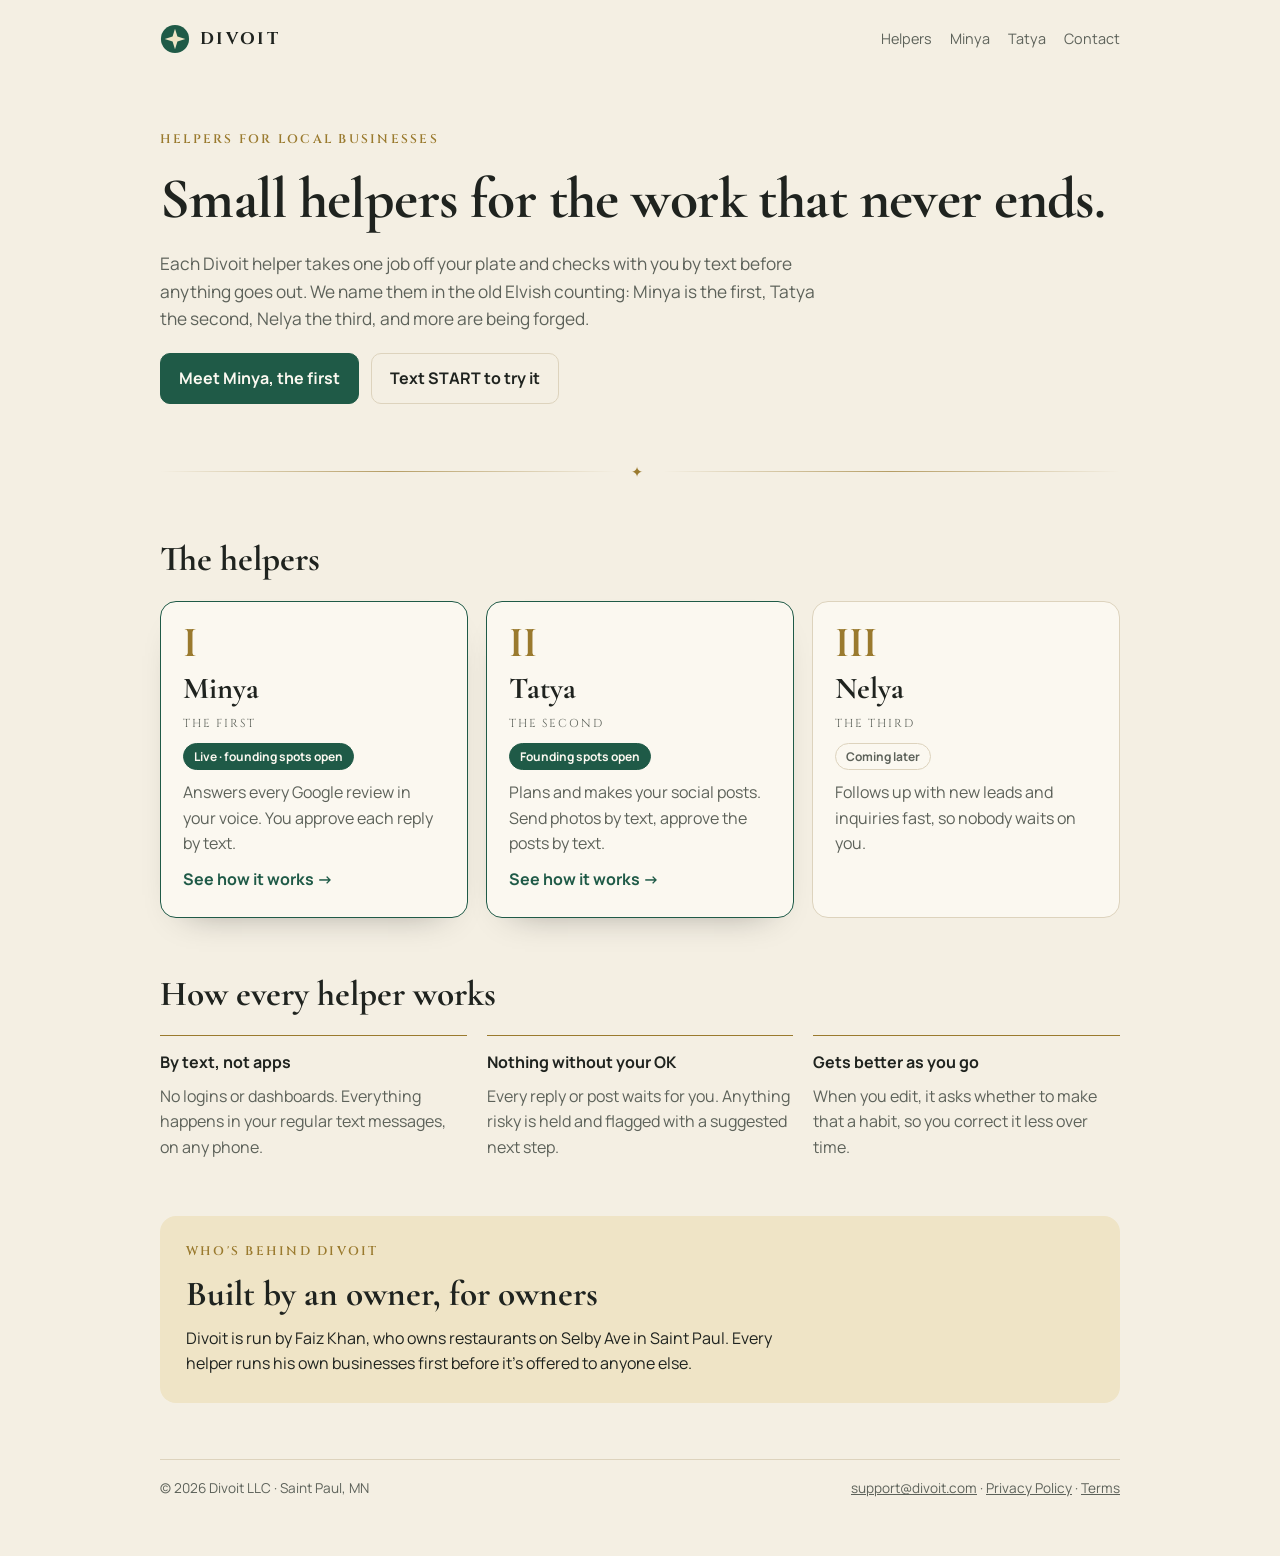
==== index.html @ 1632b956 "Update index.html" ====
<!doctype html>
<html lang="en">
<head>
<meta charset="utf-8">
<meta name="viewport" content="width=device-width,initial-scale=1,viewport-fit=cover">
<title>Divoit · Small helpers for local businesses</title>
<meta name="description" content="Divoit helpers take jobs off a business owner's plate and check in by text. Minya, the first, answers Google reviews in your voice.">
<meta property="og:title" content="Divoit · Small helpers for local businesses">
<meta property="og:description" content="Divoit helpers take jobs off a business owner's plate and check in by text. Minya, the first, answers Google reviews in your voice.">
<meta property="og:url" content="https://divoit.com/">
<meta property="og:type" content="website">
<link rel="canonical" href="https://divoit.com/">
<link rel="icon" href="data:image/svg+xml,%3Csvg xmlns='http://www.w3.org/2000/svg' viewBox='0 0 32 32'%3E%3Ccircle cx='16' cy='16' r='15' fill='%231f5a47'/%3E%3Cpath d='M16 5l2.6 8.4L27 16l-8.4 2.6L16 27l-2.6-8.4L5 16l8.4-2.6z' fill='%23efe4c6'/%3E%3C/svg%3E">
<link rel="preconnect" href="https://fonts.googleapis.com">
<link rel="preconnect" href="https://fonts.gstatic.com" crossorigin>
<link rel="stylesheet" href="https://fonts.googleapis.com/css2?family=Cinzel:wght@500;600;700&family=Cormorant+Garamond:wght@600;700&family=Manrope:wght@400;500;600;700;800&display=swap">
<style>
:root{
  --bg:#f4efe3; --surface:#fbf8f0; --line:#ddd3bd; --fg:#1f231f; --muted:#5d625a;
  --accent:#1f5a47; --accent-ink:#fbf8f0; --gold:#9a7a2e; --gold-soft:#efe4c6;
  --bubble-in:#ebe4d3; --bubble-out:#1f5a47; --bubble-out-ink:#ffffff; --star:#b8860b; --hold:#9c3f27;
  --font-rune:"Cinzel", "Trajan Pro", Georgia, serif;
  --font-display:"Cormorant Garamond", Georgia, "Times New Roman", serif;
  --font-ui:"Manrope", ui-sans-serif, system-ui, -apple-system, "Segoe UI", sans-serif;
}
@media (prefers-color-scheme: dark){:root:not([data-theme="light"]){
  --bg:#121614; --surface:#1a201c; --line:#2f3832; --fg:#ece6d6; --muted:#a7a596;
  --accent:#6cc4a3; --accent-ink:#0f1512; --gold:#d6b765; --gold-soft:#2c2a1e;
  --bubble-in:#252c27; --bubble-out:#2f7d63; --bubble-out-ink:#ffffff; --star:#e3b955; --hold:#ec8a6c; color-scheme:dark}}
:root[data-theme="dark"]{
  --bg:#121614; --surface:#1a201c; --line:#2f3832; --fg:#ece6d6; --muted:#a7a596;
  --accent:#6cc4a3; --accent-ink:#0f1512; --gold:#d6b765; --gold-soft:#2c2a1e;
  --bubble-in:#252c27; --bubble-out:#2f7d63; --bubble-out-ink:#ffffff; --star:#e3b955; --hold:#ec8a6c; color-scheme:dark}
*{box-sizing:border-box}
body{margin:0;background:var(--bg);color:var(--fg);font-family:var(--font-ui);font-size:16px;line-height:1.6;
  padding-left:max(16px, env(safe-area-inset-left, 0px));padding-right:max(16px, env(safe-area-inset-right, 0px));padding-block:24px 56px}
.wrap{max-width:960px;margin:0 auto;display:flex;flex-direction:column;gap:56px}
h1,h2,h3{margin:0;text-wrap:balance}
h1{font-family:var(--font-display);font-weight:700;font-size:clamp(2.3rem,5.4vw,3.6rem);line-height:1.04;letter-spacing:-0.01em}
h2{font-family:var(--font-display);font-weight:700;font-size:clamp(1.6rem,3.2vw,2.2rem);line-height:1.12}
h3{font-size:1rem;font-weight:700}
p{margin:0;max-width:62ch}
a{color:inherit}
.muted{color:var(--muted)}
.eyebrow{font-family:var(--font-rune);font-size:.78rem;letter-spacing:.18em;text-transform:uppercase;font-weight:600;color:var(--gold)}
.top{display:flex;justify-content:space-between;align-items:center;gap:12px;flex-wrap:wrap}
.brand{display:flex;align-items:center;gap:10px;font-family:var(--font-rune);font-weight:700;letter-spacing:.14em;text-decoration:none;font-size:1.05rem}
.brand svg{width:30px;height:30px;flex:none}
.nav{display:flex;gap:18px;font-size:.9rem}
.nav a{text-decoration:none;color:var(--muted)}
.nav a:hover{color:var(--fg)}
.rule{display:flex;align-items:center;gap:14px;color:var(--gold)}
.rule::before,.rule::after{content:"";flex:1;height:1px;background:linear-gradient(90deg,transparent,var(--gold),transparent);opacity:.7}
.rule span{font-size:.9rem;letter-spacing:.4em}
.btn{font:inherit;font-weight:700;border-radius:10px;padding:12px 18px;border:1px solid var(--accent);background:var(--accent);color:var(--accent-ink);text-decoration:none;cursor:pointer;display:inline-flex;align-items:center;gap:8px}
.btn.ghost{background:transparent;color:var(--fg);border-color:var(--line)}
.btn:focus-visible,a:focus-visible{outline:2px solid var(--accent);outline-offset:3px}
.num{font-variant-numeric:tabular-nums;font-weight:800}
footer{border-top:1px solid var(--line);padding-top:18px;font-size:.85rem;color:var(--muted);display:flex;flex-wrap:wrap;justify-content:space-between;gap:10px}

.hero{display:flex;flex-direction:column;gap:20px;align-items:flex-start;padding-top:20px}
.hero p{font-size:1.08rem}
.cta-row{display:flex;flex-wrap:wrap;gap:12px;align-items:center}
.cards{display:grid;grid-template-columns:repeat(3,minmax(0,1fr));gap:18px}
.card{position:relative;background:var(--surface);border:1px solid var(--line);border-radius:16px;padding:24px 22px;display:flex;flex-direction:column;gap:10px;text-decoration:none;color:inherit}
.card.live{border-color:var(--accent);box-shadow:0 16px 36px -26px rgba(0,0,0,.45)}
.card.live:hover{transform:translateY(-2px)}
.card{transition:transform .15s ease}
.ord{font-family:var(--font-rune);font-size:2.4rem;line-height:1;color:var(--gold);font-weight:600}
.pname{font-family:var(--font-display);font-size:1.9rem;font-weight:700;line-height:1}
.gloss{font-family:var(--font-rune);font-size:.72rem;letter-spacing:.16em;text-transform:uppercase;color:var(--muted)}
.tag{align-self:flex-start;font-size:.75rem;font-weight:700;padding:3px 10px;border-radius:999px;border:1px solid var(--line);color:var(--muted)}
.tag.on{background:var(--accent);border-color:var(--accent);color:var(--accent-ink)}
.card .more{margin-top:auto;font-weight:700;color:var(--accent)}
.pillars{display:grid;grid-template-columns:repeat(3,minmax(0,1fr));gap:20px}
.pillar{display:flex;flex-direction:column;gap:8px;padding-top:14px;border-top:1px solid var(--gold)}
.about{display:flex;flex-direction:column;gap:12px;background:var(--gold-soft);border-radius:16px;padding:26px}
@media (max-width:760px){.cards,.pillars{grid-template-columns:1fr}.wrap{gap:44px}}
</style>
</head>
<body>
<div class="wrap">
  <div class="top">
    <a class="brand" href="/"><svg viewBox="0 0 32 32" aria-hidden="true"><circle cx="16" cy="16" r="15" fill="var(--accent)"/><path d="M16 5l2.6 8.4L27 16l-8.4 2.6L16 27l-2.6-8.4L5 16l8.4-2.6z" fill="var(--gold-soft)"/></svg>DIVOIT</a>
    <nav class="nav" aria-label="Main"><a href="#helpers">Helpers</a><a href="/minya/">Minya</a><a href="/tatya/">Tatya</a><a href="mailto:support@divoit.com">Contact</a></nav>
  </div>

  <section class="hero">
    <span class="eyebrow">Helpers for local businesses</span>
    <h1>Small helpers for the work that never ends.</h1>
    <p class="muted">Each Divoit helper takes one job off your plate and checks with you by text before anything goes out. We name them in the old Elvish counting: Minya is the first, Tatya the second, Nelya the third, and more are being forged.</p>
    <div class="cta-row">
      <a class="btn" href="/minya/">Meet Minya, the first</a>
      <a class="btn ghost" href="sms:+16127121800?&amp;body=START">Text START to try it</a>
    </div>
  </section>

  <div class="rule" aria-hidden="true"><span>✦</span></div>

  <section id="helpers" aria-labelledby="helpersH" style="display:flex;flex-direction:column;gap:22px">
    <h2 id="helpersH">The helpers</h2>
    <div class="cards">
      <a class="card live" href="/minya/">
        <span class="ord">I</span>
        <span class="pname">Minya</span>
        <span class="gloss">The First</span>
        <span class="tag on">Live · founding spots open</span>
        <p class="muted">Answers every Google review in your voice. You approve each reply by text.</p>
        <span class="more">See how it works →</span>
      </a>
      <a class="card live" href="/tatya/">
        <span class="ord">II</span>
        <span class="pname">Tatya</span>
        <span class="gloss">The Second</span>
        <span class="tag on">Founding spots open</span>
        <p class="muted">Plans and makes your social posts. Send photos by text, approve the posts by text.</p>
        <span class="more">See how it works →</span>
      </a>
      <div class="card">
        <span class="ord">III</span>
        <span class="pname">Nelya</span>
        <span class="gloss">The Third</span>
        <span class="tag">Coming later</span>
        <p class="muted">Follows up with new leads and inquiries fast, so nobody waits on you.</p>
      </div>
    </div>
  </section>

  <section aria-labelledby="pillH" style="display:flex;flex-direction:column;gap:22px">
    <h2 id="pillH">How every helper works</h2>
    <div class="pillars">
      <div class="pillar"><h3>By text, not apps</h3><p class="muted">No logins or dashboards. Everything happens in your regular text messages, on any phone.</p></div>
      <div class="pillar"><h3>Nothing without your OK</h3><p class="muted">Every reply or post waits for you. Anything risky is held and flagged with a suggested next step.</p></div>
      <div class="pillar"><h3>Gets better as you go</h3><p class="muted">When you edit, it asks whether to make that a habit, so you correct it less over time.</p></div>
    </div>
  </section>

  <section class="about" aria-labelledby="aboutH">
    <span class="eyebrow">Who's behind Divoit</span>
    <h2 id="aboutH">Built by an owner, for owners</h2>
    <p>Divoit is run by Faiz Khan, who owns restaurants on Selby Ave in Saint Paul. Every helper runs his own businesses first before it's offered to anyone else.</p>
  </section>

  <footer><span>© 2026 Divoit LLC · Saint Paul, MN</span><span><a href="mailto:support@divoit.com">support@divoit.com</a> · <a href="/privacy/">Privacy Policy</a> · <a href="/terms/">Terms</a></span></footer>
</div>
</body>
</html>
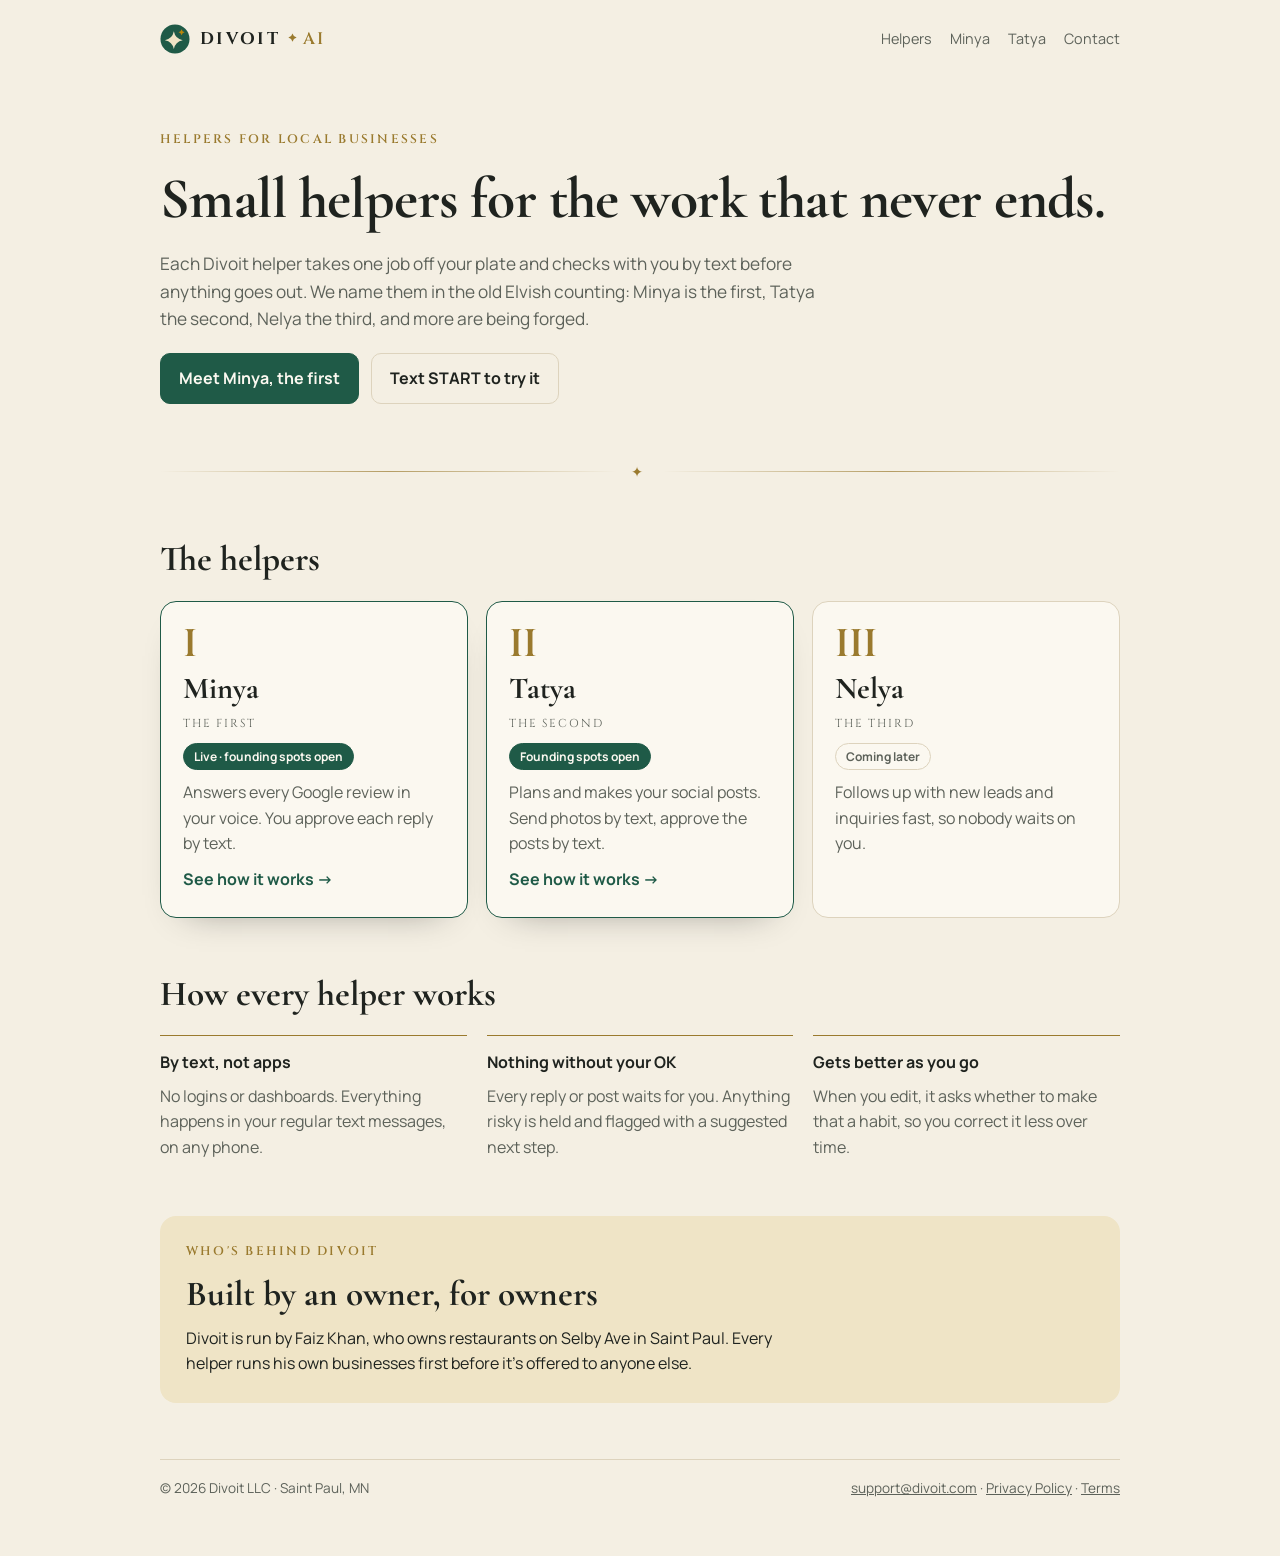
==== commit 338f180f: "Add Divoit AI logo, favicon and logo files Co-Authored-By: Claude Opus 5.5 <noreply@anthropic.com> C" ====
--- a/index.html
+++ b/index.html
@@ -10,7 +10,7 @@
 <meta property="og:url" content="https://divoit.com/">
 <meta property="og:type" content="website">
 <link rel="canonical" href="https://divoit.com/">
-<link rel="icon" href="data:image/svg+xml,%3Csvg xmlns='http://www.w3.org/2000/svg' viewBox='0 0 32 32'%3E%3Ccircle cx='16' cy='16' r='15' fill='%231f5a47'/%3E%3Cpath d='M16 5l2.6 8.4L27 16l-8.4 2.6L16 27l-2.6-8.4L5 16l8.4-2.6z' fill='%23efe4c6'/%3E%3C/svg%3E">
+<link rel="icon" href="data:image/svg+xml,%3Csvg xmlns='http://www.w3.org/2000/svg' viewBox='0 0 64 64'%3E%3Ccircle cx='32' cy='32' r='31' fill='%231f5a47'/%3E%3Cpath d='M29.5,15.5 Q32.54,31.46 48.5,34.5 Q32.54,37.54 29.5,53.5 Q26.46,37.54 10.5,34.5 Q26.46,31.46 29.5,15.5 Z' fill='%23efe4c6'/%3E%3Cpath d='M46,11.0 Q47.3,16.2 52.5,17.5 Q47.3,18.8 46,24.0 Q44.7,18.8 39.5,17.5 Q44.7,16.2 46,11.0 Z' fill='%23e3b955'/%3E%3C/svg%3E">
 <link rel="preconnect" href="https://fonts.googleapis.com">
 <link rel="preconnect" href="https://fonts.gstatic.com" crossorigin>
 <link rel="stylesheet" href="https://fonts.googleapis.com/css2?family=Cinzel:wght@500;600;700&family=Cormorant+Garamond:wght@600;700&family=Manrope:wght@400;500;600;700;800&display=swap">
@@ -45,7 +45,7 @@
 .eyebrow{font-family:var(--font-rune);font-size:.78rem;letter-spacing:.18em;text-transform:uppercase;font-weight:600;color:var(--gold)}
 .top{display:flex;justify-content:space-between;align-items:center;gap:12px;flex-wrap:wrap}
 .brand{display:flex;align-items:center;gap:10px;font-family:var(--font-rune);font-weight:700;letter-spacing:.14em;text-decoration:none;font-size:1.05rem}
-.brand svg{width:30px;height:30px;flex:none}
+.brand svg{width:30px;height:30px;flex:none}.brand span svg{width:9px;height:9px;display:inline-block;vertical-align:.12em}
 .nav{display:flex;gap:18px;font-size:.9rem}
 .nav a{text-decoration:none;color:var(--muted)}
 .nav a:hover{color:var(--fg)}
@@ -81,7 +81,7 @@
 <body>
 <div class="wrap">
   <div class="top">
-    <a class="brand" href="/"><svg viewBox="0 0 32 32" aria-hidden="true"><circle cx="16" cy="16" r="15" fill="var(--accent)"/><path d="M16 5l2.6 8.4L27 16l-8.4 2.6L16 27l-2.6-8.4L5 16l8.4-2.6z" fill="var(--gold-soft)"/></svg>DIVOIT</a>
+    <a class="brand" href="/" aria-label="Divoit AI"><svg viewBox="0 0 64 64" aria-hidden="true"><circle cx="32" cy="32" r="31" fill="var(--accent)"/><path d="M29.5,15.5 Q32.54,31.46 48.5,34.5 Q32.54,37.54 29.5,53.5 Q26.46,37.54 10.5,34.5 Q26.46,31.46 29.5,15.5 Z" fill="var(--gold-soft)"/><path d="M46,11.0 Q47.3,16.2 52.5,17.5 Q47.3,18.8 46,24.0 Q44.7,18.8 39.5,17.5 Q44.7,16.2 46,11.0 Z" fill="var(--star)"/></svg><span>DIVOIT<svg viewBox="0 0 12 12" aria-hidden="true" style="margin:0 .35em 0 .45em"><path d="M6,0.5 Q7.1,4.9 11.5,6 Q7.1,7.1 6,11.5 Q4.9,7.1 0.5,6 Q4.9,4.9 6,0.5 Z" fill="var(--gold)"/></svg><span style="color:var(--gold);font-weight:600">AI</span></span></a>
     <nav class="nav" aria-label="Main"><a href="#helpers">Helpers</a><a href="/minya/">Minya</a><a href="/tatya/">Tatya</a><a href="mailto:support@divoit.com">Contact</a></nav>
   </div>
 
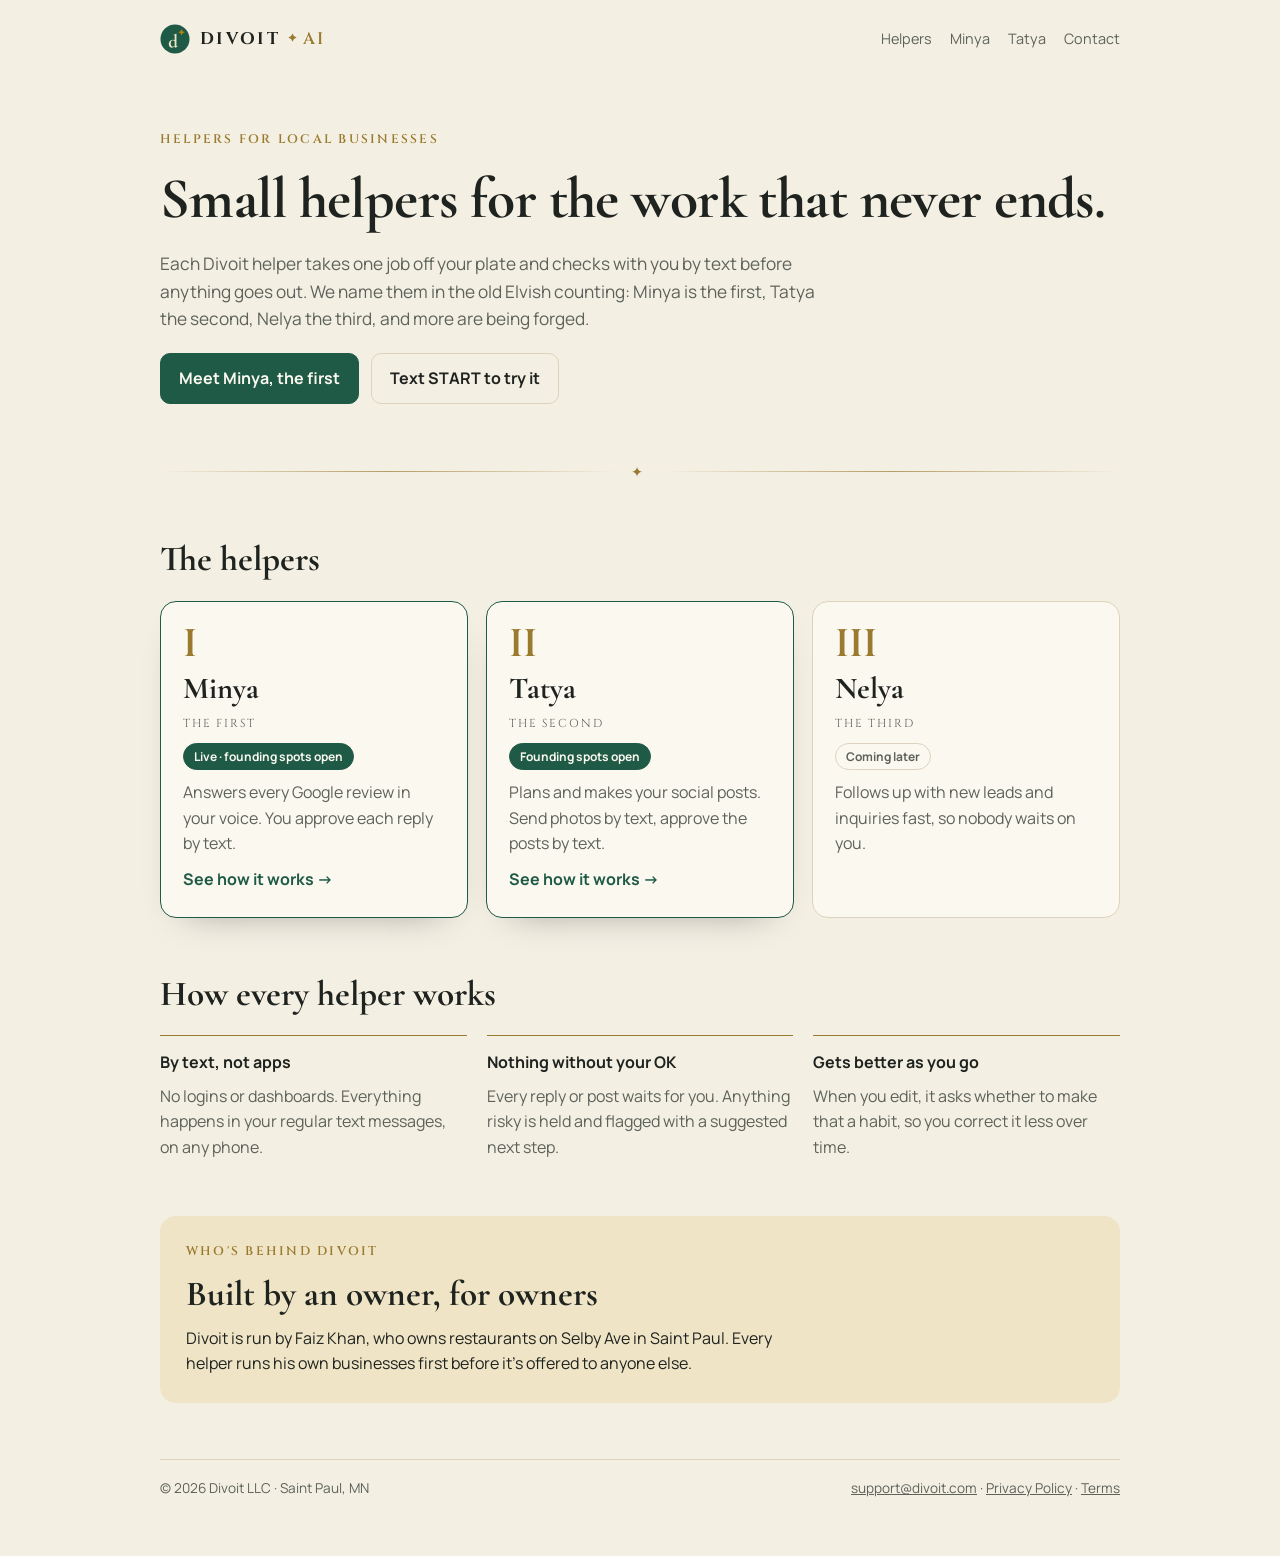
==== commit c3c73000: "Divoit AI mark: lowercase d with gold spark Co-Authored-By: Claude Opus 5.5 <noreply@anthropic.com> " ====
--- a/index.html
+++ b/index.html
@@ -10,7 +10,7 @@
 <meta property="og:url" content="https://divoit.com/">
 <meta property="og:type" content="website">
 <link rel="canonical" href="https://divoit.com/">
-<link rel="icon" href="data:image/svg+xml,%3Csvg xmlns='http://www.w3.org/2000/svg' viewBox='0 0 64 64'%3E%3Ccircle cx='32' cy='32' r='31' fill='%231f5a47'/%3E%3Cpath d='M29.5,15.5 Q32.54,31.46 48.5,34.5 Q32.54,37.54 29.5,53.5 Q26.46,37.54 10.5,34.5 Q26.46,31.46 29.5,15.5 Z' fill='%23efe4c6'/%3E%3Cpath d='M46,11.0 Q47.3,16.2 52.5,17.5 Q47.3,18.8 46,24.0 Q44.7,18.8 39.5,17.5 Q44.7,16.2 46,11.0 Z' fill='%23e3b955'/%3E%3C/svg%3E">
+<link rel="icon" href="data:image/svg+xml,%3Csvg xmlns='http://www.w3.org/2000/svg' viewBox='0 0 64 64'%3E%3Ccircle cx='32' cy='32' r='31' fill='%231f5a47'/%3E%3Cpath d='M25.175236806495267 50.45940460081191Q23.42963464140731 50.45940460081191 21.988497970230043 49.52571041948579Q20.547361299052778 48.59201623815967 19.6745602165088 46.826116373477674Q18.801759133964822 45.06021650879567 18.801759133964822 42.54330175913396Q18.801759133964822 40.06698240866035 19.694857916102848 38.38227334235453Q20.58795669824087 36.69756427604871 21.988497970230043 35.68267929634641Q23.38903924221922 34.66779431664411 25.0128552097429 34.200947225981054Q26.636671177266578 33.734100135317995 28.098105548037893 33.734100135317995Q29.559539918809207 33.734100135317995 30.817997293640058 34.09945872801082Q32.07645466847091 34.46481732070365 33.09133964817321 34.99255751014885L32.15764546684709 38.2807848443843Q31.30514208389716 36.45399188092016 30.209066305818677 35.621786197564276Q29.112990527740195 34.78958051420839 27.48917456021651 34.78958051420839Q25.41880920162382 34.78958051420839 24.20094722598106 36.23071718538566Q22.9830852503383 37.67185385656292 22.9830852503383 41.24424898511502Q22.9830852503383 43.55818673883626 23.551420838971588 45.182002706359945Q24.119756427604877 46.80581867388363 25.134641407307175 47.658322056833555Q26.149526387009473 48.51082543978349 27.407983761840327 48.51082543978349Q29.03179972936401 48.51082543978349 30.24966170500677 47.61772665764546Q31.467523680649528 46.724627875507444 32.604194857916106 45.46617050067659L33.01014884979703 45.83152909336942Q32.15764546684709 46.80581867388363 31.00067658998647 47.88159675236807Q29.84370771312585 48.9573748308525 28.402571041948583 49.708389715832205Q26.961434370771315 50.45940460081191 25.175236806495267 50.45940460081191ZM35.080514208389715 21.027740189445193V45.22259810554804Q35.080514208389715 46.60284167794317 35.344384303112314 47.17117726657645Q35.60825439783491 47.73951285520974 36.21718538565629 47.73951285520974Q36.50135317997294 47.73951285520974 36.927604871447905 47.61772665764546Q37.35385656292287 47.49594046008119 37.88159675236807 47.292963464140726Q38.003382949932345 47.21177266576454 38.12516914749662 47.43504736129905Q38.2469553450609 47.658322056833555 38.16576454668471 47.73951285520974L32.563599458728014 50.45940460081191Q32.44181326116374 50.5 32.36062246278755 50.5Q31.954668470906633 50.5 31.60960757780785 49.4851150202977Q31.264546684709067 48.470230040595396 31.264546684709067 46.60284167794317V26.02097428958051Q31.264546684709067 24.640730717185384 31.020974289580515 24.011502029769957Q30.777401894451966 23.38227334235453 30.0872801082544 23.38227334235453Q29.80311231393776 23.38227334235453 29.417456021650885 23.504059539918806Q29.03179972936401 23.625845737483083 28.585250338294998 23.828822733423543Q28.42286874154263 23.869418132611635 28.301082543978353 23.625845737483083Q28.179296346414077 23.38227334235453 28.26048714479026 23.341677943166438L34.22801082543979 20.54059539918809Q34.30920162381597 20.499999999999996 34.39039242219216 20.499999999999996Q34.59336941813261 20.499999999999996 34.83694181326116 20.68267929634641Q35.080514208389715 20.865358592692825 35.080514208389715 21.027740189445193Z' fill='%23efe4c6'/%3E%3Cpath d='M46,11.0 Q47.3,16.2 52.5,17.5 Q47.3,18.8 46,24.0 Q44.7,18.8 39.5,17.5 Q44.7,16.2 46,11.0 Z' fill='%23e3b955'/%3E%3C/svg%3E">
 <link rel="preconnect" href="https://fonts.googleapis.com">
 <link rel="preconnect" href="https://fonts.gstatic.com" crossorigin>
 <link rel="stylesheet" href="https://fonts.googleapis.com/css2?family=Cinzel:wght@500;600;700&family=Cormorant+Garamond:wght@600;700&family=Manrope:wght@400;500;600;700;800&display=swap">
@@ -81,7 +81,7 @@
 <body>
 <div class="wrap">
   <div class="top">
-    <a class="brand" href="/" aria-label="Divoit AI"><svg viewBox="0 0 64 64" aria-hidden="true"><circle cx="32" cy="32" r="31" fill="var(--accent)"/><path d="M29.5,15.5 Q32.54,31.46 48.5,34.5 Q32.54,37.54 29.5,53.5 Q26.46,37.54 10.5,34.5 Q26.46,31.46 29.5,15.5 Z" fill="var(--gold-soft)"/><path d="M46,11.0 Q47.3,16.2 52.5,17.5 Q47.3,18.8 46,24.0 Q44.7,18.8 39.5,17.5 Q44.7,16.2 46,11.0 Z" fill="var(--star)"/></svg><span>DIVOIT<svg viewBox="0 0 12 12" aria-hidden="true" style="margin:0 .35em 0 .45em"><path d="M6,0.5 Q7.1,4.9 11.5,6 Q7.1,7.1 6,11.5 Q4.9,7.1 0.5,6 Q4.9,4.9 6,0.5 Z" fill="var(--gold)"/></svg><span style="color:var(--gold);font-weight:600">AI</span></span></a>
+    <a class="brand" href="/" aria-label="Divoit AI"><svg viewBox="0 0 64 64" aria-hidden="true"><circle cx="32" cy="32" r="31" fill="var(--accent)"/><path d="M25.175236806495267 50.45940460081191Q23.42963464140731 50.45940460081191 21.988497970230043 49.52571041948579Q20.547361299052778 48.59201623815967 19.6745602165088 46.826116373477674Q18.801759133964822 45.06021650879567 18.801759133964822 42.54330175913396Q18.801759133964822 40.06698240866035 19.694857916102848 38.38227334235453Q20.58795669824087 36.69756427604871 21.988497970230043 35.68267929634641Q23.38903924221922 34.66779431664411 25.0128552097429 34.200947225981054Q26.636671177266578 33.734100135317995 28.098105548037893 33.734100135317995Q29.559539918809207 33.734100135317995 30.817997293640058 34.09945872801082Q32.07645466847091 34.46481732070365 33.09133964817321 34.99255751014885L32.15764546684709 38.2807848443843Q31.30514208389716 36.45399188092016 30.209066305818677 35.621786197564276Q29.112990527740195 34.78958051420839 27.48917456021651 34.78958051420839Q25.41880920162382 34.78958051420839 24.20094722598106 36.23071718538566Q22.9830852503383 37.67185385656292 22.9830852503383 41.24424898511502Q22.9830852503383 43.55818673883626 23.551420838971588 45.182002706359945Q24.119756427604877 46.80581867388363 25.134641407307175 47.658322056833555Q26.149526387009473 48.51082543978349 27.407983761840327 48.51082543978349Q29.03179972936401 48.51082543978349 30.24966170500677 47.61772665764546Q31.467523680649528 46.724627875507444 32.604194857916106 45.46617050067659L33.01014884979703 45.83152909336942Q32.15764546684709 46.80581867388363 31.00067658998647 47.88159675236807Q29.84370771312585 48.9573748308525 28.402571041948583 49.708389715832205Q26.961434370771315 50.45940460081191 25.175236806495267 50.45940460081191ZM35.080514208389715 21.027740189445193V45.22259810554804Q35.080514208389715 46.60284167794317 35.344384303112314 47.17117726657645Q35.60825439783491 47.73951285520974 36.21718538565629 47.73951285520974Q36.50135317997294 47.73951285520974 36.927604871447905 47.61772665764546Q37.35385656292287 47.49594046008119 37.88159675236807 47.292963464140726Q38.003382949932345 47.21177266576454 38.12516914749662 47.43504736129905Q38.2469553450609 47.658322056833555 38.16576454668471 47.73951285520974L32.563599458728014 50.45940460081191Q32.44181326116374 50.5 32.36062246278755 50.5Q31.954668470906633 50.5 31.60960757780785 49.4851150202977Q31.264546684709067 48.470230040595396 31.264546684709067 46.60284167794317V26.02097428958051Q31.264546684709067 24.640730717185384 31.020974289580515 24.011502029769957Q30.777401894451966 23.38227334235453 30.0872801082544 23.38227334235453Q29.80311231393776 23.38227334235453 29.417456021650885 23.504059539918806Q29.03179972936401 23.625845737483083 28.585250338294998 23.828822733423543Q28.42286874154263 23.869418132611635 28.301082543978353 23.625845737483083Q28.179296346414077 23.38227334235453 28.26048714479026 23.341677943166438L34.22801082543979 20.54059539918809Q34.30920162381597 20.499999999999996 34.39039242219216 20.499999999999996Q34.59336941813261 20.499999999999996 34.83694181326116 20.68267929634641Q35.080514208389715 20.865358592692825 35.080514208389715 21.027740189445193Z" fill="var(--gold-soft)"/><path d="M46,11.0 Q47.3,16.2 52.5,17.5 Q47.3,18.8 46,24.0 Q44.7,18.8 39.5,17.5 Q44.7,16.2 46,11.0 Z" fill="var(--star)"/></svg><span>DIVOIT<svg viewBox="0 0 12 12" aria-hidden="true" style="margin:0 .35em 0 .45em"><path d="M6,0.5 Q7.1,4.9 11.5,6 Q7.1,7.1 6,11.5 Q4.9,7.1 0.5,6 Q4.9,4.9 6,0.5 Z" fill="var(--gold)"/></svg><span style="color:var(--gold);font-weight:600">AI</span></span></a>
     <nav class="nav" aria-label="Main"><a href="#helpers">Helpers</a><a href="/minya/">Minya</a><a href="/tatya/">Tatya</a><a href="mailto:support@divoit.com">Contact</a></nav>
   </div>
 
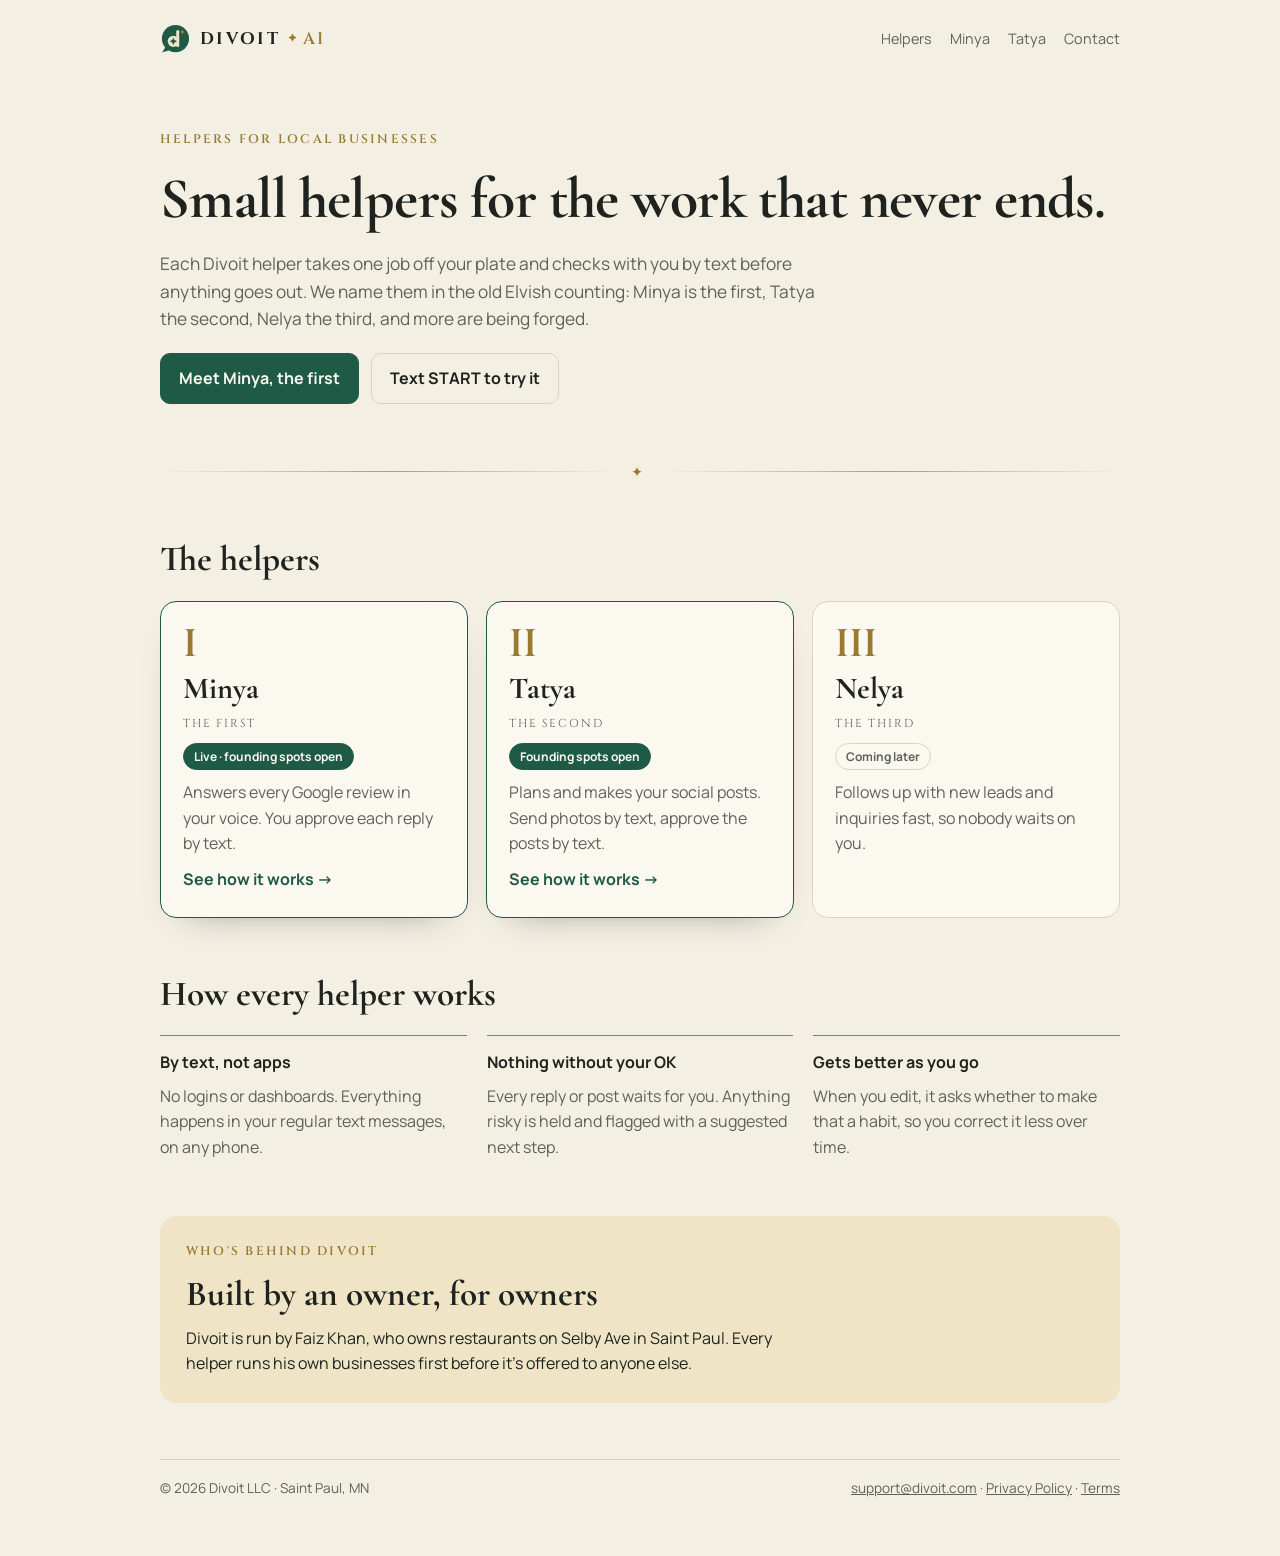
==== commit b9fe0713: "Divoit AI mark: chat-bubble badge with spark-hollow d Co-Authored-By: Claude Opus 5.5 <noreply@anthr" ====
--- a/index.html
+++ b/index.html
@@ -10,7 +10,7 @@
 <meta property="og:url" content="https://divoit.com/">
 <meta property="og:type" content="website">
 <link rel="canonical" href="https://divoit.com/">
-<link rel="icon" href="data:image/svg+xml,%3Csvg xmlns='http://www.w3.org/2000/svg' viewBox='0 0 64 64'%3E%3Ccircle cx='32' cy='32' r='31' fill='%231f5a47'/%3E%3Cpath d='M25.175236806495267 50.45940460081191Q23.42963464140731 50.45940460081191 21.988497970230043 49.52571041948579Q20.547361299052778 48.59201623815967 19.6745602165088 46.826116373477674Q18.801759133964822 45.06021650879567 18.801759133964822 42.54330175913396Q18.801759133964822 40.06698240866035 19.694857916102848 38.38227334235453Q20.58795669824087 36.69756427604871 21.988497970230043 35.68267929634641Q23.38903924221922 34.66779431664411 25.0128552097429 34.200947225981054Q26.636671177266578 33.734100135317995 28.098105548037893 33.734100135317995Q29.559539918809207 33.734100135317995 30.817997293640058 34.09945872801082Q32.07645466847091 34.46481732070365 33.09133964817321 34.99255751014885L32.15764546684709 38.2807848443843Q31.30514208389716 36.45399188092016 30.209066305818677 35.621786197564276Q29.112990527740195 34.78958051420839 27.48917456021651 34.78958051420839Q25.41880920162382 34.78958051420839 24.20094722598106 36.23071718538566Q22.9830852503383 37.67185385656292 22.9830852503383 41.24424898511502Q22.9830852503383 43.55818673883626 23.551420838971588 45.182002706359945Q24.119756427604877 46.80581867388363 25.134641407307175 47.658322056833555Q26.149526387009473 48.51082543978349 27.407983761840327 48.51082543978349Q29.03179972936401 48.51082543978349 30.24966170500677 47.61772665764546Q31.467523680649528 46.724627875507444 32.604194857916106 45.46617050067659L33.01014884979703 45.83152909336942Q32.15764546684709 46.80581867388363 31.00067658998647 47.88159675236807Q29.84370771312585 48.9573748308525 28.402571041948583 49.708389715832205Q26.961434370771315 50.45940460081191 25.175236806495267 50.45940460081191ZM35.080514208389715 21.027740189445193V45.22259810554804Q35.080514208389715 46.60284167794317 35.344384303112314 47.17117726657645Q35.60825439783491 47.73951285520974 36.21718538565629 47.73951285520974Q36.50135317997294 47.73951285520974 36.927604871447905 47.61772665764546Q37.35385656292287 47.49594046008119 37.88159675236807 47.292963464140726Q38.003382949932345 47.21177266576454 38.12516914749662 47.43504736129905Q38.2469553450609 47.658322056833555 38.16576454668471 47.73951285520974L32.563599458728014 50.45940460081191Q32.44181326116374 50.5 32.36062246278755 50.5Q31.954668470906633 50.5 31.60960757780785 49.4851150202977Q31.264546684709067 48.470230040595396 31.264546684709067 46.60284167794317V26.02097428958051Q31.264546684709067 24.640730717185384 31.020974289580515 24.011502029769957Q30.777401894451966 23.38227334235453 30.0872801082544 23.38227334235453Q29.80311231393776 23.38227334235453 29.417456021650885 23.504059539918806Q29.03179972936401 23.625845737483083 28.585250338294998 23.828822733423543Q28.42286874154263 23.869418132611635 28.301082543978353 23.625845737483083Q28.179296346414077 23.38227334235453 28.26048714479026 23.341677943166438L34.22801082543979 20.54059539918809Q34.30920162381597 20.499999999999996 34.39039242219216 20.499999999999996Q34.59336941813261 20.499999999999996 34.83694181326116 20.68267929634641Q35.080514208389715 20.865358592692825 35.080514208389715 21.027740189445193Z' fill='%23efe4c6'/%3E%3Cpath d='M46,11.0 Q47.3,16.2 52.5,17.5 Q47.3,18.8 46,24.0 Q44.7,18.8 39.5,17.5 Q44.7,16.2 46,11.0 Z' fill='%23e3b955'/%3E%3C/svg%3E">
+<link rel="icon" href="data:image/svg+xml,%3Csvg xmlns='http://www.w3.org/2000/svg' viewBox='0 0 64 64'%3E%3Ccircle cx='33' cy='31' r='29' fill='%231f5a47'/%3E%3Cpath d='M12,46 Q9,57 3,61 Q15,60 22,54 Z' fill='%231f5a47'/%3E%3Ccircle cx='28.5' cy='37' r='12' fill='%23efe4c6'/%3E%3Crect x='34.6' y='13' width='6.4' height='36' rx='3.2' fill='%23efe4c6'/%3E%3Cpath d='M28.5,29.3 Q29.809,35.691 36.2,37 Q29.809,38.309 28.5,44.7 Q27.191,38.309 20.8,37 Q27.191,35.691 28.5,29.3 Z' fill='%231f5a47'/%3E%3Cpath d='M48,12.2 Q48.96,16.04 52.8,17 Q48.96,17.96 48,21.8 Q47.04,17.96 43.2,17 Q47.04,16.04 48,12.2 Z' fill='%23e3b955'/%3E%3C/svg%3E">
 <link rel="preconnect" href="https://fonts.googleapis.com">
 <link rel="preconnect" href="https://fonts.gstatic.com" crossorigin>
 <link rel="stylesheet" href="https://fonts.googleapis.com/css2?family=Cinzel:wght@500;600;700&family=Cormorant+Garamond:wght@600;700&family=Manrope:wght@400;500;600;700;800&display=swap">
@@ -81,7 +81,7 @@
 <body>
 <div class="wrap">
   <div class="top">
-    <a class="brand" href="/" aria-label="Divoit AI"><svg viewBox="0 0 64 64" aria-hidden="true"><circle cx="32" cy="32" r="31" fill="var(--accent)"/><path d="M25.175236806495267 50.45940460081191Q23.42963464140731 50.45940460081191 21.988497970230043 49.52571041948579Q20.547361299052778 48.59201623815967 19.6745602165088 46.826116373477674Q18.801759133964822 45.06021650879567 18.801759133964822 42.54330175913396Q18.801759133964822 40.06698240866035 19.694857916102848 38.38227334235453Q20.58795669824087 36.69756427604871 21.988497970230043 35.68267929634641Q23.38903924221922 34.66779431664411 25.0128552097429 34.200947225981054Q26.636671177266578 33.734100135317995 28.098105548037893 33.734100135317995Q29.559539918809207 33.734100135317995 30.817997293640058 34.09945872801082Q32.07645466847091 34.46481732070365 33.09133964817321 34.99255751014885L32.15764546684709 38.2807848443843Q31.30514208389716 36.45399188092016 30.209066305818677 35.621786197564276Q29.112990527740195 34.78958051420839 27.48917456021651 34.78958051420839Q25.41880920162382 34.78958051420839 24.20094722598106 36.23071718538566Q22.9830852503383 37.67185385656292 22.9830852503383 41.24424898511502Q22.9830852503383 43.55818673883626 23.551420838971588 45.182002706359945Q24.119756427604877 46.80581867388363 25.134641407307175 47.658322056833555Q26.149526387009473 48.51082543978349 27.407983761840327 48.51082543978349Q29.03179972936401 48.51082543978349 30.24966170500677 47.61772665764546Q31.467523680649528 46.724627875507444 32.604194857916106 45.46617050067659L33.01014884979703 45.83152909336942Q32.15764546684709 46.80581867388363 31.00067658998647 47.88159675236807Q29.84370771312585 48.9573748308525 28.402571041948583 49.708389715832205Q26.961434370771315 50.45940460081191 25.175236806495267 50.45940460081191ZM35.080514208389715 21.027740189445193V45.22259810554804Q35.080514208389715 46.60284167794317 35.344384303112314 47.17117726657645Q35.60825439783491 47.73951285520974 36.21718538565629 47.73951285520974Q36.50135317997294 47.73951285520974 36.927604871447905 47.61772665764546Q37.35385656292287 47.49594046008119 37.88159675236807 47.292963464140726Q38.003382949932345 47.21177266576454 38.12516914749662 47.43504736129905Q38.2469553450609 47.658322056833555 38.16576454668471 47.73951285520974L32.563599458728014 50.45940460081191Q32.44181326116374 50.5 32.36062246278755 50.5Q31.954668470906633 50.5 31.60960757780785 49.4851150202977Q31.264546684709067 48.470230040595396 31.264546684709067 46.60284167794317V26.02097428958051Q31.264546684709067 24.640730717185384 31.020974289580515 24.011502029769957Q30.777401894451966 23.38227334235453 30.0872801082544 23.38227334235453Q29.80311231393776 23.38227334235453 29.417456021650885 23.504059539918806Q29.03179972936401 23.625845737483083 28.585250338294998 23.828822733423543Q28.42286874154263 23.869418132611635 28.301082543978353 23.625845737483083Q28.179296346414077 23.38227334235453 28.26048714479026 23.341677943166438L34.22801082543979 20.54059539918809Q34.30920162381597 20.499999999999996 34.39039242219216 20.499999999999996Q34.59336941813261 20.499999999999996 34.83694181326116 20.68267929634641Q35.080514208389715 20.865358592692825 35.080514208389715 21.027740189445193Z" fill="var(--gold-soft)"/><path d="M46,11.0 Q47.3,16.2 52.5,17.5 Q47.3,18.8 46,24.0 Q44.7,18.8 39.5,17.5 Q44.7,16.2 46,11.0 Z" fill="var(--star)"/></svg><span>DIVOIT<svg viewBox="0 0 12 12" aria-hidden="true" style="margin:0 .35em 0 .45em"><path d="M6,0.5 Q7.1,4.9 11.5,6 Q7.1,7.1 6,11.5 Q4.9,7.1 0.5,6 Q4.9,4.9 6,0.5 Z" fill="var(--gold)"/></svg><span style="color:var(--gold);font-weight:600">AI</span></span></a>
+    <a class="brand" href="/" aria-label="Divoit AI"><svg viewBox="0 0 64 64" aria-hidden="true"><circle cx="33" cy="31" r="29" fill="var(--accent)"/><path d="M12,46 Q9,57 3,61 Q15,60 22,54 Z" fill="var(--accent)"/><circle cx="28.5" cy="37" r="12" fill="var(--gold-soft)"/><rect x="34.6" y="13" width="6.4" height="36" rx="3.2" fill="var(--gold-soft)"/><path d="M28.5,29.3 Q29.809,35.691 36.2,37 Q29.809,38.309 28.5,44.7 Q27.191,38.309 20.8,37 Q27.191,35.691 28.5,29.3 Z" fill="var(--accent)"/><path d="M48,12.2 Q48.96,16.04 52.8,17 Q48.96,17.96 48,21.8 Q47.04,17.96 43.2,17 Q47.04,16.04 48,12.2 Z" fill="var(--star)"/></svg><span>DIVOIT<svg viewBox="0 0 12 12" aria-hidden="true" style="margin:0 .35em 0 .45em"><path d="M6,0.5 Q7.1,4.9 11.5,6 Q7.1,7.1 6,11.5 Q4.9,7.1 0.5,6 Q4.9,4.9 6,0.5 Z" fill="var(--gold)"/></svg><span style="color:var(--gold);font-weight:600">AI</span></span></a>
     <nav class="nav" aria-label="Main"><a href="#helpers">Helpers</a><a href="/minya/">Minya</a><a href="/tatya/">Tatya</a><a href="mailto:support@divoit.com">Contact</a></nav>
   </div>
 
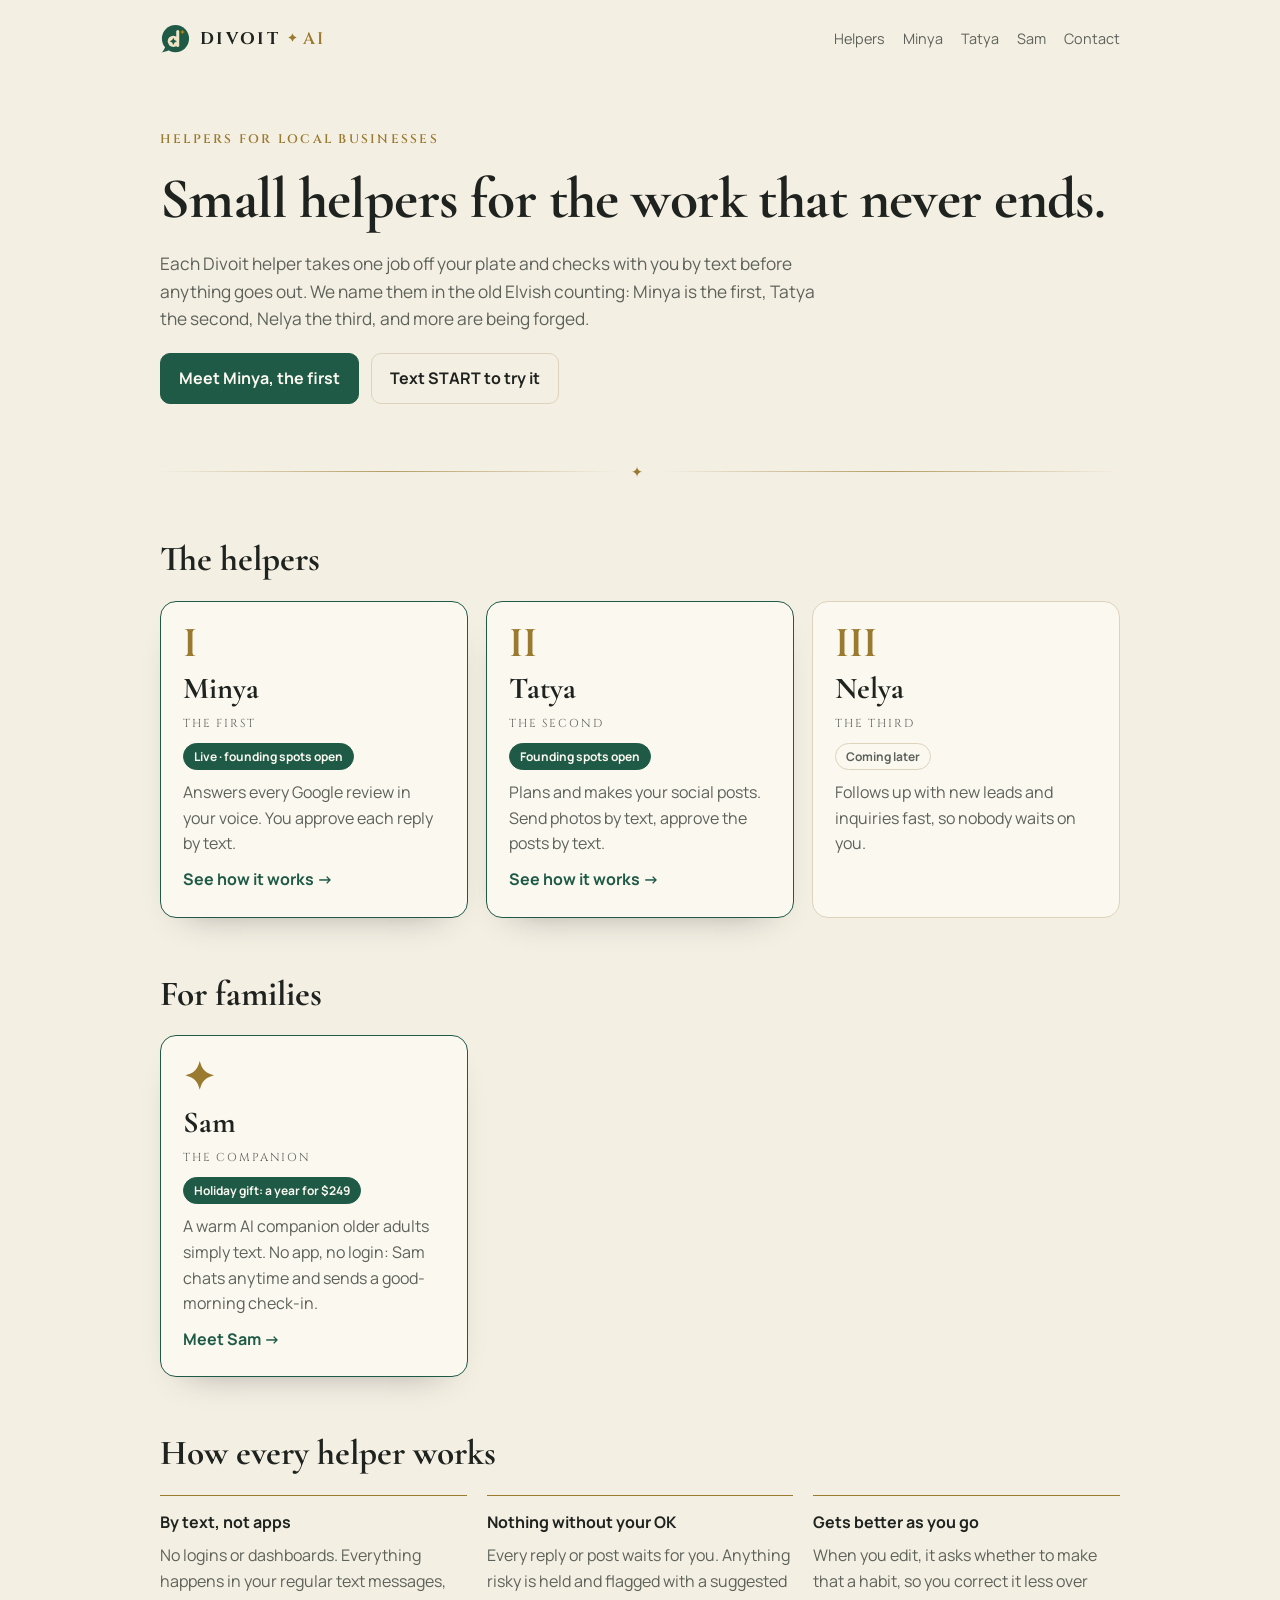
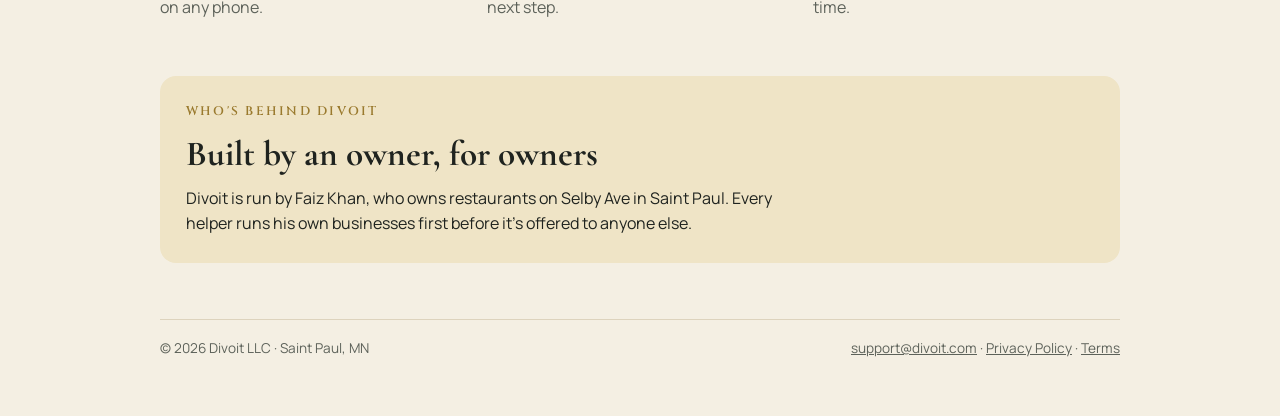
==== commit c6066bbe: "Add Sam by Divoit page and homepage card Co-Authored-By: Claude Opus 5.5 <noreply@anthropic.com> Cla" ====
--- a/index.html
+++ b/index.html
@@ -82,7 +82,7 @@
 <div class="wrap">
   <div class="top">
     <a class="brand" href="/" aria-label="Divoit AI"><svg viewBox="0 0 64 64" aria-hidden="true"><circle cx="33" cy="31" r="29" fill="var(--accent)"/><path d="M12,46 Q9,57 3,61 Q15,60 22,54 Z" fill="var(--accent)"/><circle cx="28.5" cy="37" r="12" fill="var(--gold-soft)"/><rect x="34.6" y="13" width="6.4" height="36" rx="3.2" fill="var(--gold-soft)"/><path d="M28.5,29.3 Q29.809,35.691 36.2,37 Q29.809,38.309 28.5,44.7 Q27.191,38.309 20.8,37 Q27.191,35.691 28.5,29.3 Z" fill="var(--accent)"/><path d="M48,12.2 Q48.96,16.04 52.8,17 Q48.96,17.96 48,21.8 Q47.04,17.96 43.2,17 Q47.04,16.04 48,12.2 Z" fill="var(--star)"/></svg><span>DIVOIT<svg viewBox="0 0 12 12" aria-hidden="true" style="margin:0 .35em 0 .45em"><path d="M6,0.5 Q7.1,4.9 11.5,6 Q7.1,7.1 6,11.5 Q4.9,7.1 0.5,6 Q4.9,4.9 6,0.5 Z" fill="var(--gold)"/></svg><span style="color:var(--gold);font-weight:600">AI</span></span></a>
-    <nav class="nav" aria-label="Main"><a href="#helpers">Helpers</a><a href="/minya/">Minya</a><a href="/tatya/">Tatya</a><a href="mailto:support@divoit.com">Contact</a></nav>
+    <nav class="nav" aria-label="Main"><a href="#helpers">Helpers</a><a href="/minya/">Minya</a><a href="/tatya/">Tatya</a><a href="/sam/">Sam</a><a href="mailto:support@divoit.com">Contact</a></nav>
   </div>
 
   <section class="hero">
@@ -126,6 +126,20 @@
     </div>
   </section>
 
+  <section id="families" aria-labelledby="famH" style="display:flex;flex-direction:column;gap:22px">
+    <h2 id="famH">For families</h2>
+    <div class="cards">
+      <a class="card live" href="/sam/">
+        <span class="ord">✦</span>
+        <span class="pname">Sam</span>
+        <span class="gloss">The Companion</span>
+        <span class="tag on">Holiday gift: a year for $249</span>
+        <p class="muted">A warm AI companion older adults simply text. No app, no login: Sam chats anytime and sends a good-morning check-in.</p>
+        <span class="more">Meet Sam →</span>
+      </a>
+    </div>
+  </section>
+
   <section aria-labelledby="pillH" style="display:flex;flex-direction:column;gap:22px">
     <h2 id="pillH">How every helper works</h2>
     <div class="pillars">
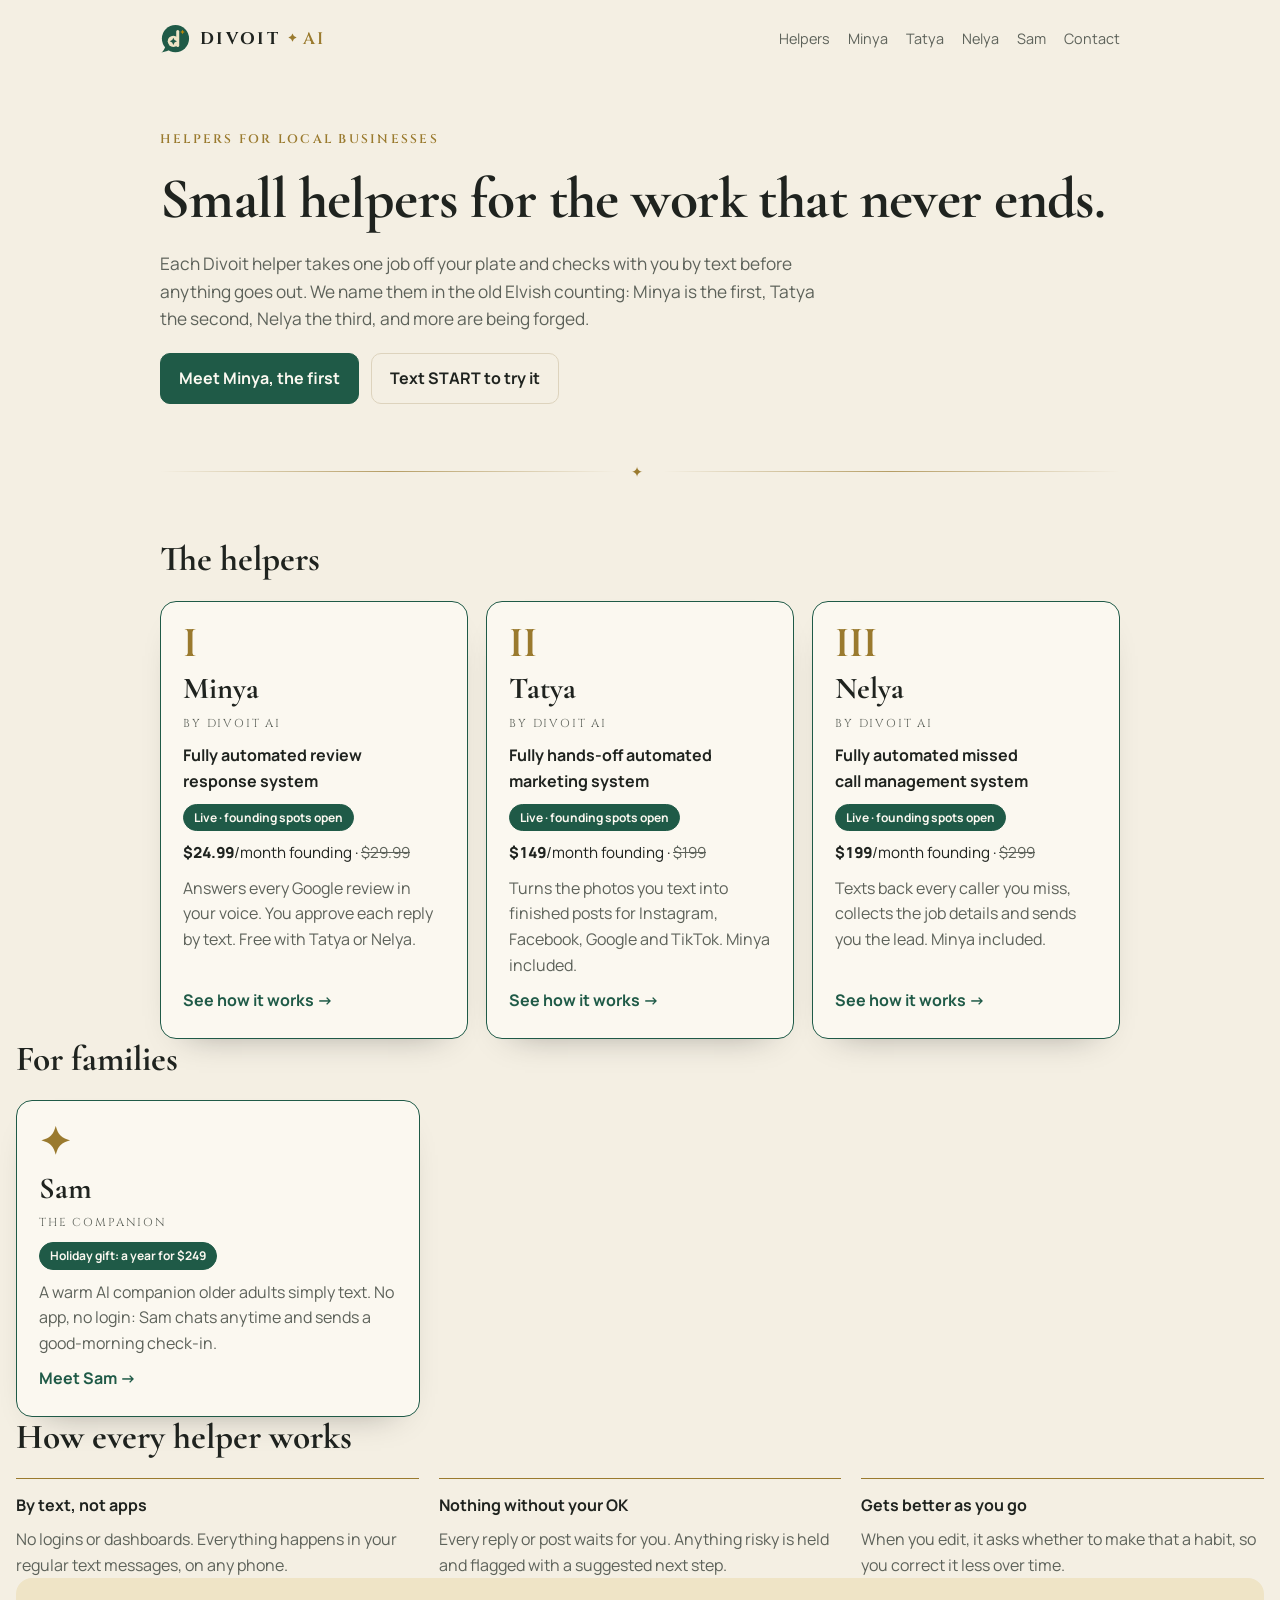
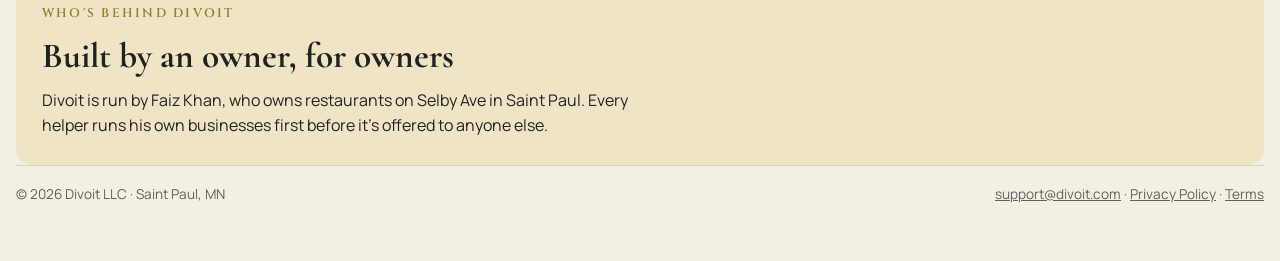
==== commit 93a64e69: "Nelya page; product names and prices on helper cards; Front Desk renamed Nelya Co-Authored-By: Claud" ====
--- a/index.html
+++ b/index.html
@@ -71,6 +71,7 @@
 .gloss{font-family:var(--font-rune);font-size:.72rem;letter-spacing:.16em;text-transform:uppercase;color:var(--muted)}
 .tag{align-self:flex-start;font-size:.75rem;font-weight:700;padding:3px 10px;border-radius:999px;border:1px solid var(--line);color:var(--muted)}
 .tag.on{background:var(--accent);border-color:var(--accent);color:var(--accent-ink)}
+.price-line{margin:0;font-size:.95rem}.price-line s{color:var(--muted)}
 .card .more{margin-top:auto;font-weight:700;color:var(--accent)}
 .pillars{display:grid;grid-template-columns:repeat(3,minmax(0,1fr));gap:20px}
 .pillar{display:flex;flex-direction:column;gap:8px;padding-top:14px;border-top:1px solid var(--gold)}
@@ -82,7 +83,7 @@
 <div class="wrap">
   <div class="top">
     <a class="brand" href="/" aria-label="Divoit AI"><svg viewBox="0 0 64 64" aria-hidden="true"><circle cx="33" cy="31" r="29" fill="var(--accent)"/><path d="M12,46 Q9,57 3,61 Q15,60 22,54 Z" fill="var(--accent)"/><circle cx="28.5" cy="37" r="12" fill="var(--gold-soft)"/><rect x="34.6" y="13" width="6.4" height="36" rx="3.2" fill="var(--gold-soft)"/><path d="M28.5,29.3 Q29.809,35.691 36.2,37 Q29.809,38.309 28.5,44.7 Q27.191,38.309 20.8,37 Q27.191,35.691 28.5,29.3 Z" fill="var(--accent)"/><path d="M48,12.2 Q48.96,16.04 52.8,17 Q48.96,17.96 48,21.8 Q47.04,17.96 43.2,17 Q47.04,16.04 48,12.2 Z" fill="var(--star)"/></svg><span>DIVOIT<svg viewBox="0 0 12 12" aria-hidden="true" style="margin:0 .35em 0 .45em"><path d="M6,0.5 Q7.1,4.9 11.5,6 Q7.1,7.1 6,11.5 Q4.9,7.1 0.5,6 Q4.9,4.9 6,0.5 Z" fill="var(--gold)"/></svg><span style="color:var(--gold);font-weight:600">AI</span></span></a>
-    <nav class="nav" aria-label="Main"><a href="#helpers">Helpers</a><a href="/minya/">Minya</a><a href="/tatya/">Tatya</a><a href="/sam/">Sam</a><a href="mailto:support@divoit.com">Contact</a></nav>
+    <nav class="nav" aria-label="Main"><a href="#helpers">Helpers</a><a href="/minya/">Minya</a><a href="/tatya/">Tatya</a><a href="/nelya/">Nelya</a><a href="/sam/">Sam</a><a href="mailto:support@divoit.com">Contact</a></nav>
   </div>
 
   <section class="hero">
@@ -103,26 +104,34 @@
       <a class="card live" href="/minya/">
         <span class="ord">I</span>
         <span class="pname">Minya</span>
-        <span class="gloss">The First</span>
+        <span class="gloss">by Divoit AI</span>
+        <h3>Fully automated review response system</h3>
         <span class="tag on">Live · founding spots open</span>
-        <p class="muted">Answers every Google review in your voice. You approve each reply by text.</p>
+        <p class="price-line"><b class="num">$24.99</b>/month founding · <s>$29.99</s></p>
+        <p class="muted">Answers every Google review in your voice. You approve each reply by text. Free with Tatya or Nelya.</p>
         <span class="more">See how it works →</span>
       </a>
       <a class="card live" href="/tatya/">
         <span class="ord">II</span>
         <span class="pname">Tatya</span>
-        <span class="gloss">The Second</span>
-        <span class="tag on">Founding spots open</span>
-        <p class="muted">Plans and makes your social posts. Send photos by text, approve the posts by text.</p>
+        <span class="gloss">by Divoit AI</span>
+        <h3>Fully hands-off automated marketing system</h3>
+        <span class="tag on">Live · founding spots open</span>
+        <p class="price-line"><b class="num">$149</b>/month founding · <s>$199</s></p>
+        <p class="muted">Turns the photos you text into finished posts for Instagram, Facebook, Google and TikTok. Minya included.</p>
         <span class="more">See how it works →</span>
       </a>
-      <div class="card">
+      <a class="card live" href="/nelya/">
         <span class="ord">III</span>
         <span class="pname">Nelya</span>
-        <span class="gloss">The Third</span>
-        <span class="tag">Coming later</span>
-        <p class="muted">Follows up with new leads and inquiries fast, so nobody waits on you.</p>
-      </div>
+        <span class="gloss">by Divoit AI</span>
+        <h3>Fully automated missed call management system</h3>
+        <span class="tag on">Live · founding spots open</span>
+        <p class="price-line"><b class="num">$199</b>/month founding · <s>$299</s></p>
+        <p class="muted">Texts back every caller you miss, collects the job details and sends you the lead. Minya included.</p>
+        <span class="more">See how it works →</span>
+      </a>
+    </div>
     </div>
   </section>
 
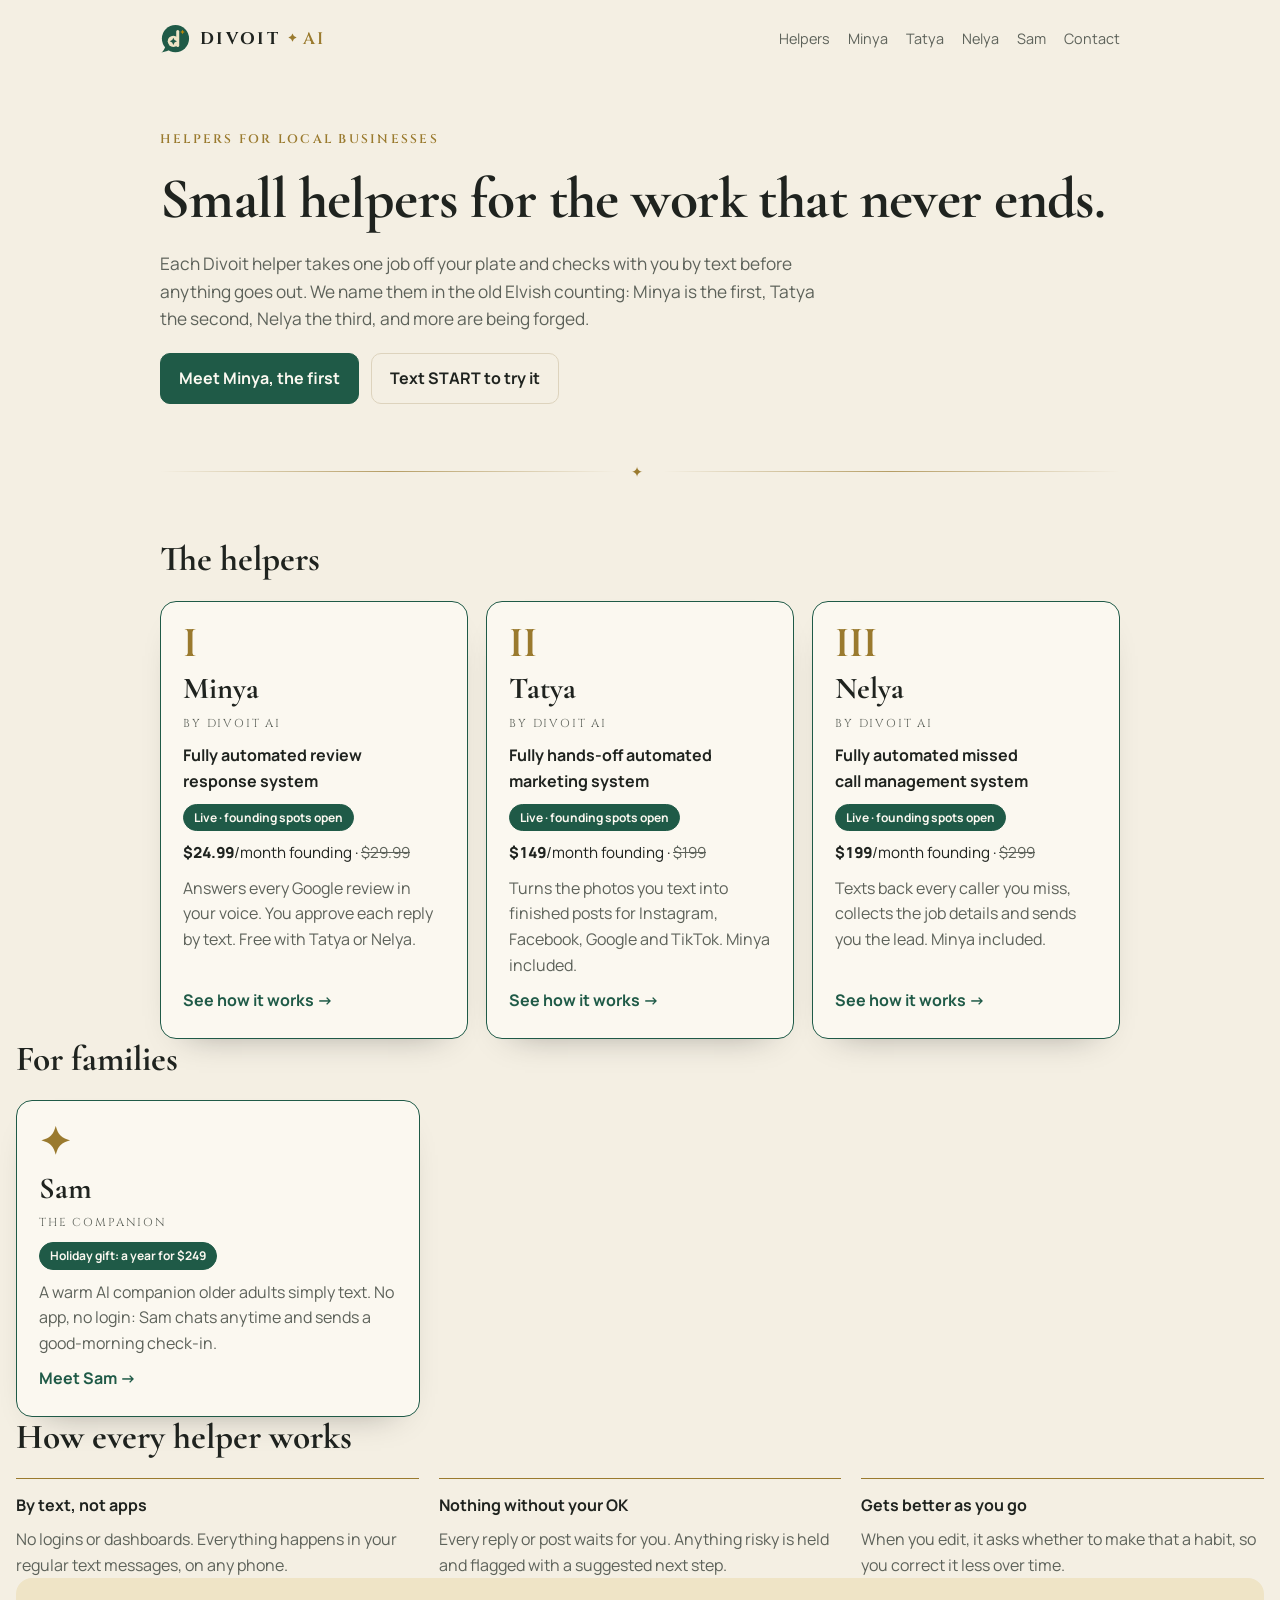
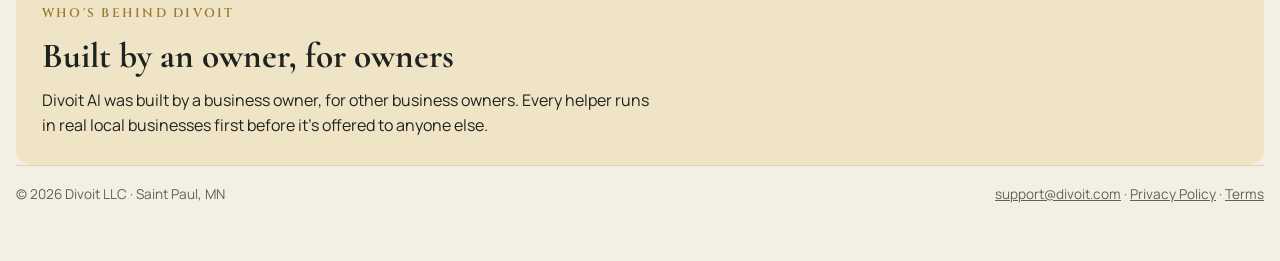
==== commit e20f32a3: "Remove founder name from site; 'built by a business owner, for other business owners' Co-Authored-By" ====
--- a/index.html
+++ b/index.html
@@ -161,7 +161,7 @@
   <section class="about" aria-labelledby="aboutH">
     <span class="eyebrow">Who's behind Divoit</span>
     <h2 id="aboutH">Built by an owner, for owners</h2>
-    <p>Divoit is run by Faiz Khan, who owns restaurants on Selby Ave in Saint Paul. Every helper runs his own businesses first before it's offered to anyone else.</p>
+    <p>Divoit AI was built by a business owner, for other business owners. Every helper runs in real local businesses first before it's offered to anyone else.</p>
   </section>
 
   <footer><span>© 2026 Divoit LLC · Saint Paul, MN</span><span><a href="mailto:support@divoit.com">support@divoit.com</a> · <a href="/privacy/">Privacy Policy</a> · <a href="/terms/">Terms</a></span></footer>
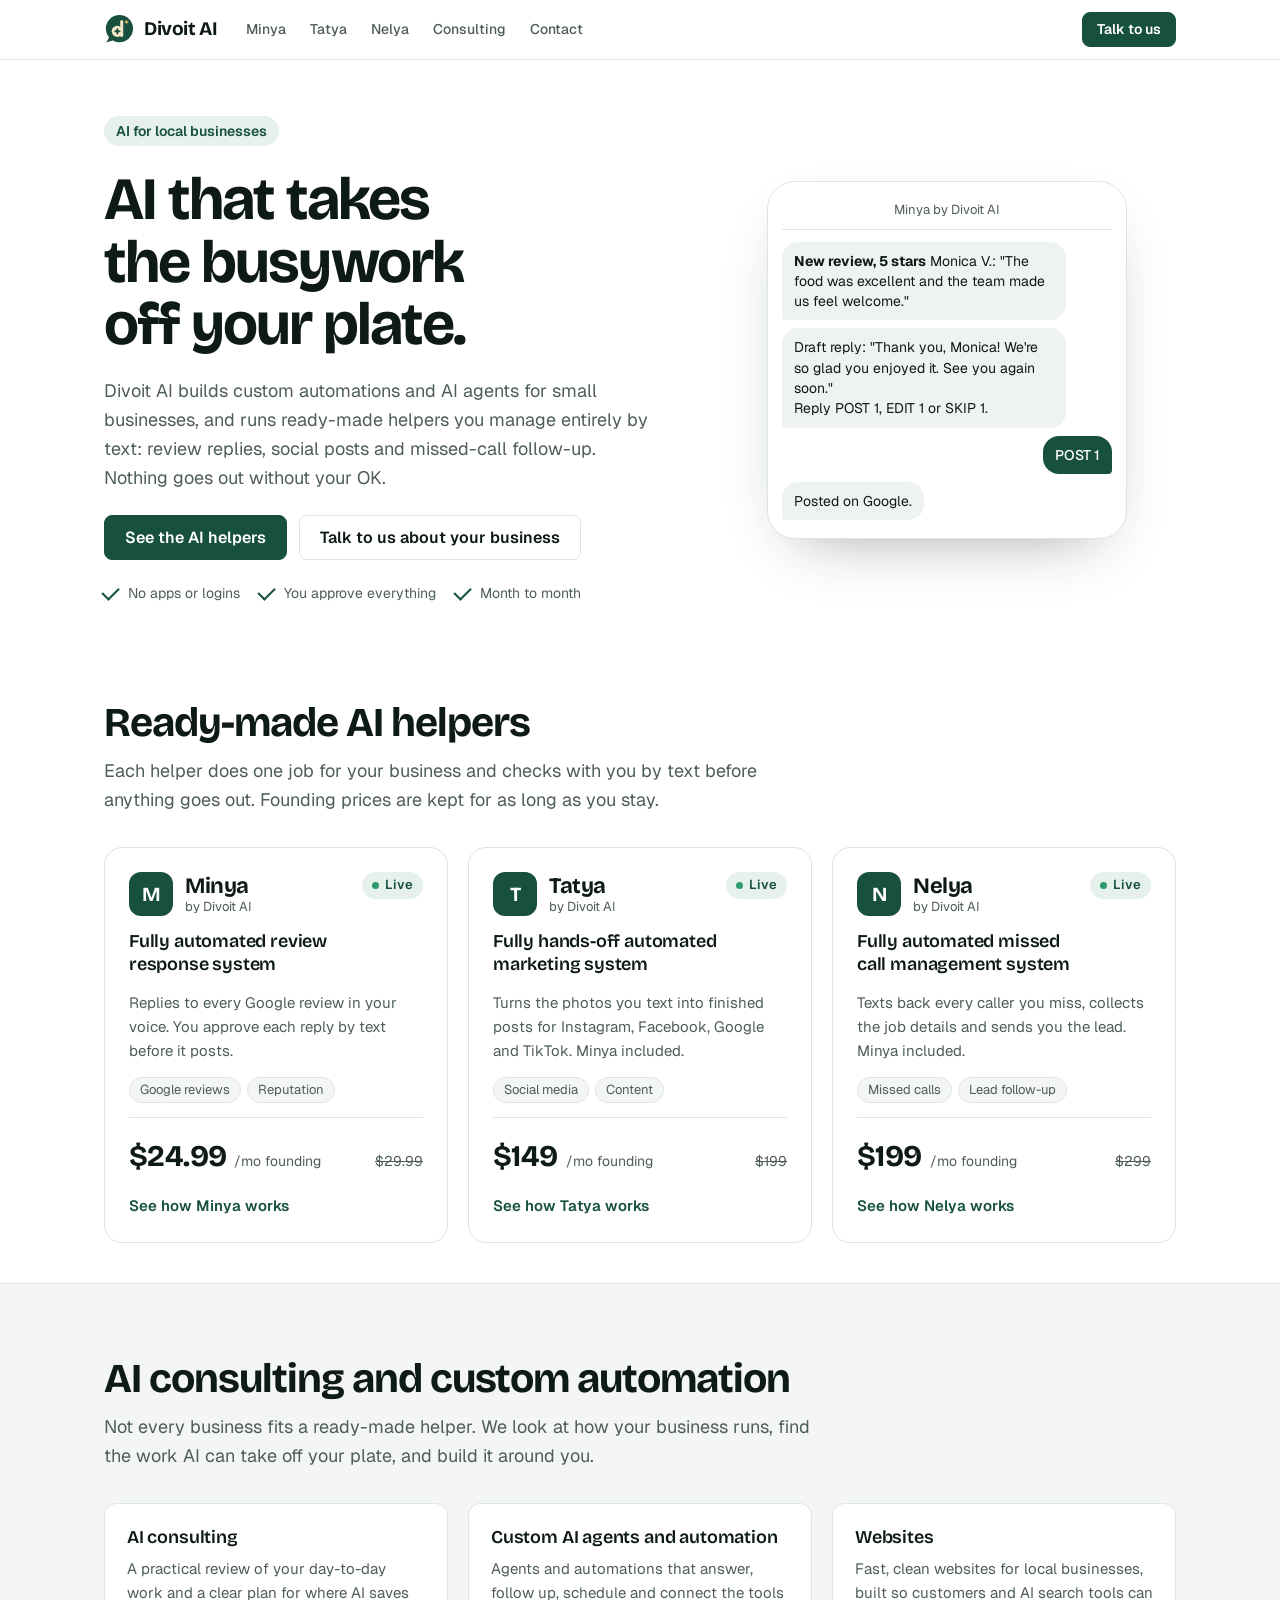
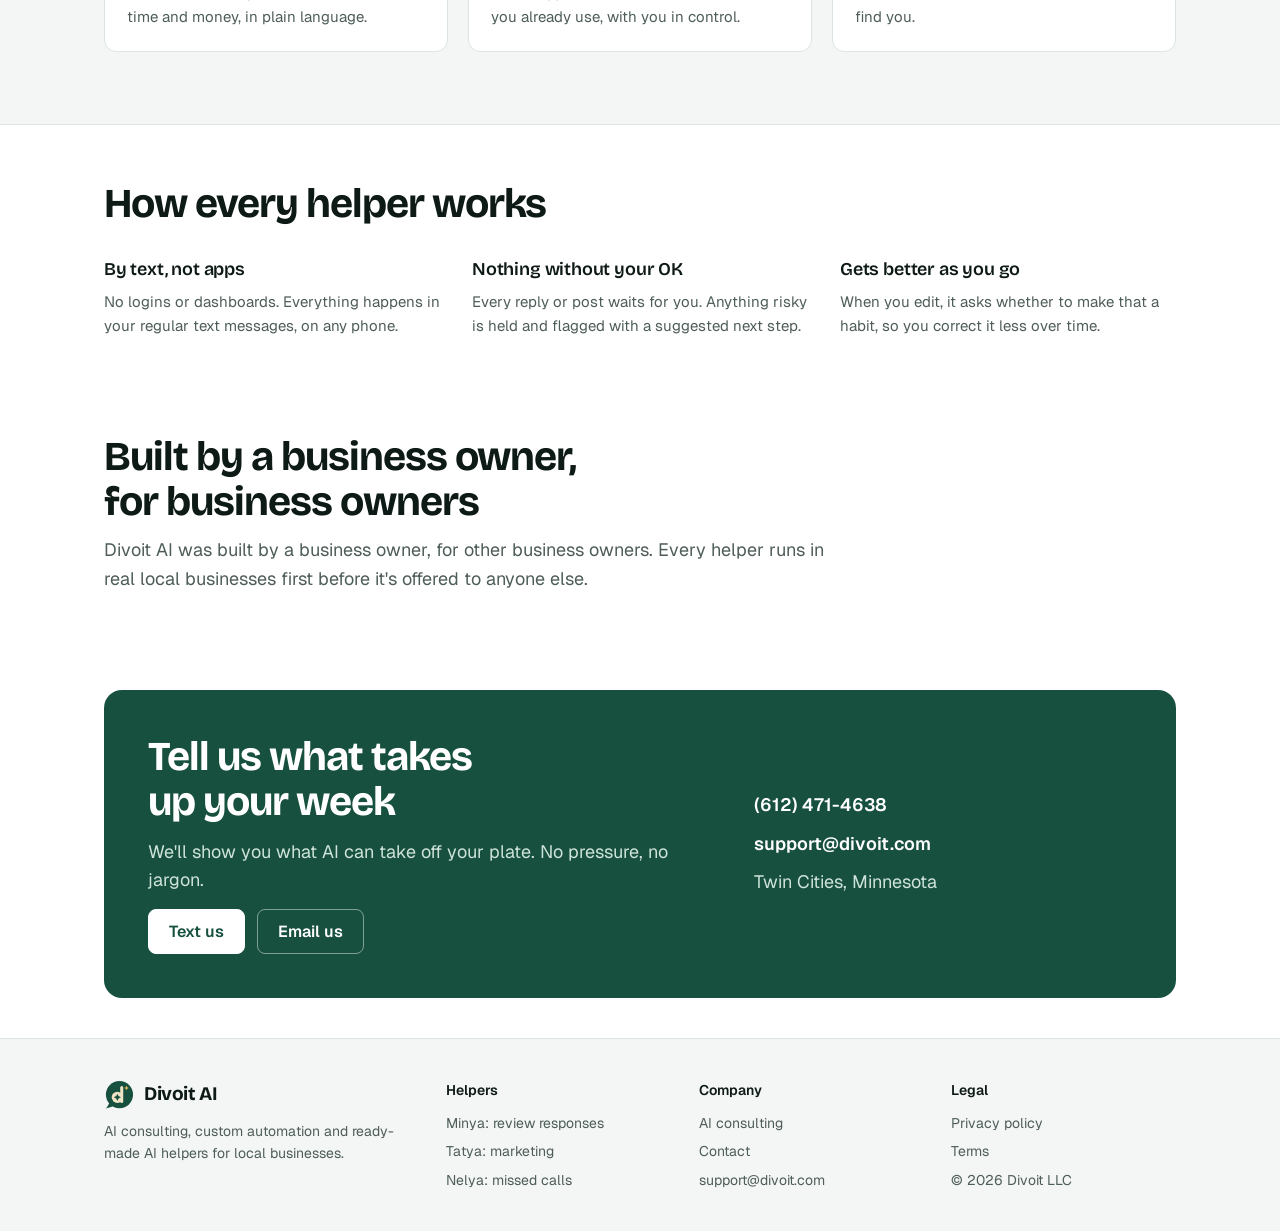
==== commit 1df53dfd: "Site redesign: shared stylesheet, new type system and colors, listing-style helper cards, consulting" ====
--- a/index.html
+++ b/index.html
@@ -3,168 +3,129 @@
 <head>
 <meta charset="utf-8">
 <meta name="viewport" content="width=device-width,initial-scale=1,viewport-fit=cover">
-<title>Divoit · Small helpers for local businesses</title>
-<meta name="description" content="Divoit helpers take jobs off a business owner's plate and check in by text. Minya, the first, answers Google reviews in your voice.">
-<meta property="og:title" content="Divoit · Small helpers for local businesses">
-<meta property="og:description" content="Divoit helpers take jobs off a business owner's plate and check in by text. Minya, the first, answers Google reviews in your voice.">
+<title>Divoit AI · AI consulting, automation and AI helpers for local businesses</title>
+<meta name="description" content="Divoit AI helps local businesses put AI to work: AI consulting, custom automation and AI agents, plus ready-made helpers for reviews, marketing and missed calls that you approve by text.">
+<meta property="og:title" content="Divoit AI · AI that takes work off your plate">
+<meta property="og:description" content="Divoit AI helps local businesses put AI to work: AI consulting, custom automation and AI agents, plus ready-made helpers for reviews, marketing and missed calls that you approve by text.">
 <meta property="og:url" content="https://divoit.com/">
 <meta property="og:type" content="website">
 <link rel="canonical" href="https://divoit.com/">
 <link rel="icon" href="data:image/svg+xml,%3Csvg xmlns='http://www.w3.org/2000/svg' viewBox='0 0 64 64'%3E%3Ccircle cx='33' cy='31' r='29' fill='%231f5a47'/%3E%3Cpath d='M12,46 Q9,57 3,61 Q15,60 22,54 Z' fill='%231f5a47'/%3E%3Ccircle cx='28.5' cy='37' r='12' fill='%23efe4c6'/%3E%3Crect x='34.6' y='13' width='6.4' height='36' rx='3.2' fill='%23efe4c6'/%3E%3Cpath d='M28.5,29.3 Q29.809,35.691 36.2,37 Q29.809,38.309 28.5,44.7 Q27.191,38.309 20.8,37 Q27.191,35.691 28.5,29.3 Z' fill='%231f5a47'/%3E%3Cpath d='M48,12.2 Q48.96,16.04 52.8,17 Q48.96,17.96 48,21.8 Q47.04,17.96 43.2,17 Q47.04,16.04 48,12.2 Z' fill='%23e3b955'/%3E%3C/svg%3E">
 <link rel="preconnect" href="https://fonts.googleapis.com">
 <link rel="preconnect" href="https://fonts.gstatic.com" crossorigin>
-<link rel="stylesheet" href="https://fonts.googleapis.com/css2?family=Cinzel:wght@500;600;700&family=Cormorant+Garamond:wght@600;700&family=Manrope:wght@400;500;600;700;800&display=swap">
-<style>
-:root{
-  --bg:#f4efe3; --surface:#fbf8f0; --line:#ddd3bd; --fg:#1f231f; --muted:#5d625a;
-  --accent:#1f5a47; --accent-ink:#fbf8f0; --gold:#9a7a2e; --gold-soft:#efe4c6;
-  --bubble-in:#ebe4d3; --bubble-out:#1f5a47; --bubble-out-ink:#ffffff; --star:#b8860b; --hold:#9c3f27;
-  --font-rune:"Cinzel", "Trajan Pro", Georgia, serif;
-  --font-display:"Cormorant Garamond", Georgia, "Times New Roman", serif;
-  --font-ui:"Manrope", ui-sans-serif, system-ui, -apple-system, "Segoe UI", sans-serif;
-}
-@media (prefers-color-scheme: dark){:root:not([data-theme="light"]){
-  --bg:#121614; --surface:#1a201c; --line:#2f3832; --fg:#ece6d6; --muted:#a7a596;
-  --accent:#6cc4a3; --accent-ink:#0f1512; --gold:#d6b765; --gold-soft:#2c2a1e;
-  --bubble-in:#252c27; --bubble-out:#2f7d63; --bubble-out-ink:#ffffff; --star:#e3b955; --hold:#ec8a6c; color-scheme:dark}}
-:root[data-theme="dark"]{
-  --bg:#121614; --surface:#1a201c; --line:#2f3832; --fg:#ece6d6; --muted:#a7a596;
-  --accent:#6cc4a3; --accent-ink:#0f1512; --gold:#d6b765; --gold-soft:#2c2a1e;
-  --bubble-in:#252c27; --bubble-out:#2f7d63; --bubble-out-ink:#ffffff; --star:#e3b955; --hold:#ec8a6c; color-scheme:dark}
-*{box-sizing:border-box}
-body{margin:0;background:var(--bg);color:var(--fg);font-family:var(--font-ui);font-size:16px;line-height:1.6;
-  padding-left:max(16px, env(safe-area-inset-left, 0px));padding-right:max(16px, env(safe-area-inset-right, 0px));padding-block:24px 56px}
-.wrap{max-width:960px;margin:0 auto;display:flex;flex-direction:column;gap:56px}
-h1,h2,h3{margin:0;text-wrap:balance}
-h1{font-family:var(--font-display);font-weight:700;font-size:clamp(2.3rem,5.4vw,3.6rem);line-height:1.04;letter-spacing:-0.01em}
-h2{font-family:var(--font-display);font-weight:700;font-size:clamp(1.6rem,3.2vw,2.2rem);line-height:1.12}
-h3{font-size:1rem;font-weight:700}
-p{margin:0;max-width:62ch}
-a{color:inherit}
-.muted{color:var(--muted)}
-.eyebrow{font-family:var(--font-rune);font-size:.78rem;letter-spacing:.18em;text-transform:uppercase;font-weight:600;color:var(--gold)}
-.top{display:flex;justify-content:space-between;align-items:center;gap:12px;flex-wrap:wrap}
-.brand{display:flex;align-items:center;gap:10px;font-family:var(--font-rune);font-weight:700;letter-spacing:.14em;text-decoration:none;font-size:1.05rem}
-.brand svg{width:30px;height:30px;flex:none}.brand span svg{width:9px;height:9px;display:inline-block;vertical-align:.12em}
-.nav{display:flex;gap:18px;font-size:.9rem}
-.nav a{text-decoration:none;color:var(--muted)}
-.nav a:hover{color:var(--fg)}
-.rule{display:flex;align-items:center;gap:14px;color:var(--gold)}
-.rule::before,.rule::after{content:"";flex:1;height:1px;background:linear-gradient(90deg,transparent,var(--gold),transparent);opacity:.7}
-.rule span{font-size:.9rem;letter-spacing:.4em}
-.btn{font:inherit;font-weight:700;border-radius:10px;padding:12px 18px;border:1px solid var(--accent);background:var(--accent);color:var(--accent-ink);text-decoration:none;cursor:pointer;display:inline-flex;align-items:center;gap:8px}
-.btn.ghost{background:transparent;color:var(--fg);border-color:var(--line)}
-.btn:focus-visible,a:focus-visible{outline:2px solid var(--accent);outline-offset:3px}
-.num{font-variant-numeric:tabular-nums;font-weight:800}
-footer{border-top:1px solid var(--line);padding-top:18px;font-size:.85rem;color:var(--muted);display:flex;flex-wrap:wrap;justify-content:space-between;gap:10px}
-
-.hero{display:flex;flex-direction:column;gap:20px;align-items:flex-start;padding-top:20px}
-.hero p{font-size:1.08rem}
-.cta-row{display:flex;flex-wrap:wrap;gap:12px;align-items:center}
-.cards{display:grid;grid-template-columns:repeat(3,minmax(0,1fr));gap:18px}
-.card{position:relative;background:var(--surface);border:1px solid var(--line);border-radius:16px;padding:24px 22px;display:flex;flex-direction:column;gap:10px;text-decoration:none;color:inherit}
-.card.live{border-color:var(--accent);box-shadow:0 16px 36px -26px rgba(0,0,0,.45)}
-.card.live:hover{transform:translateY(-2px)}
-.card{transition:transform .15s ease}
-.ord{font-family:var(--font-rune);font-size:2.4rem;line-height:1;color:var(--gold);font-weight:600}
-.pname{font-family:var(--font-display);font-size:1.9rem;font-weight:700;line-height:1}
-.gloss{font-family:var(--font-rune);font-size:.72rem;letter-spacing:.16em;text-transform:uppercase;color:var(--muted)}
-.tag{align-self:flex-start;font-size:.75rem;font-weight:700;padding:3px 10px;border-radius:999px;border:1px solid var(--line);color:var(--muted)}
-.tag.on{background:var(--accent);border-color:var(--accent);color:var(--accent-ink)}
-.price-line{margin:0;font-size:.95rem}.price-line s{color:var(--muted)}
-.card .more{margin-top:auto;font-weight:700;color:var(--accent)}
-.pillars{display:grid;grid-template-columns:repeat(3,minmax(0,1fr));gap:20px}
-.pillar{display:flex;flex-direction:column;gap:8px;padding-top:14px;border-top:1px solid var(--gold)}
-.about{display:flex;flex-direction:column;gap:12px;background:var(--gold-soft);border-radius:16px;padding:26px}
-@media (max-width:760px){.cards,.pillars{grid-template-columns:1fr}.wrap{gap:44px}}
-</style>
+<link rel="stylesheet" href="https://fonts.googleapis.com/css2?family=Bricolage+Grotesque:opsz,wght@12..96,600;12..96,700&family=Geist:wght@400;500;600;700&display=swap">
+<link rel="stylesheet" href="/assets/site.css">
 </head>
 <body>
+<header class="site-header"><div class="bar">
+  <a class="brand" href="/" aria-label="Divoit AI home"><svg viewBox="0 0 64 64" aria-hidden="true"><circle cx="33" cy="31" r="29" fill="#17503f"/><path d="M12,46 Q9,57 3,61 Q15,60 22,54 Z" fill="#17503f"/><circle cx="28.5" cy="37" r="12" fill="#efe4c6"/><rect x="34.6" y="13" width="6.4" height="36" rx="3.2" fill="#efe4c6"/><path d="M28.5,29.3 Q29.809,35.691 36.2,37 Q29.809,38.309 28.5,44.7 Q27.191,38.309 20.8,37 Q27.191,35.691 28.5,29.3 Z" fill="#17503f"/><path d="M48,12.2 Q48.96,16.04 52.8,17 Q48.96,17.96 48,21.8 Q47.04,17.96 43.2,17 Q47.04,16.04 48,12.2 Z" fill="#e3b955"/></svg>Divoit AI</a>
+  <nav class="nav" aria-label="Main"><a href="/minya/">Minya</a><a href="/tatya/">Tatya</a><a href="/nelya/">Nelya</a><a href="/#consulting">Consulting</a><a href="/#contact">Contact</a></nav>
+  <a class="btn sm" href="/#contact">Talk to us</a>
+</div></header>
+<main>
 <div class="wrap">
-  <div class="top">
-    <a class="brand" href="/" aria-label="Divoit AI"><svg viewBox="0 0 64 64" aria-hidden="true"><circle cx="33" cy="31" r="29" fill="var(--accent)"/><path d="M12,46 Q9,57 3,61 Q15,60 22,54 Z" fill="var(--accent)"/><circle cx="28.5" cy="37" r="12" fill="var(--gold-soft)"/><rect x="34.6" y="13" width="6.4" height="36" rx="3.2" fill="var(--gold-soft)"/><path d="M28.5,29.3 Q29.809,35.691 36.2,37 Q29.809,38.309 28.5,44.7 Q27.191,38.309 20.8,37 Q27.191,35.691 28.5,29.3 Z" fill="var(--accent)"/><path d="M48,12.2 Q48.96,16.04 52.8,17 Q48.96,17.96 48,21.8 Q47.04,17.96 43.2,17 Q47.04,16.04 48,12.2 Z" fill="var(--star)"/></svg><span>DIVOIT<svg viewBox="0 0 12 12" aria-hidden="true" style="margin:0 .35em 0 .45em"><path d="M6,0.5 Q7.1,4.9 11.5,6 Q7.1,7.1 6,11.5 Q4.9,7.1 0.5,6 Q4.9,4.9 6,0.5 Z" fill="var(--gold)"/></svg><span style="color:var(--gold);font-weight:600">AI</span></span></a>
-    <nav class="nav" aria-label="Main"><a href="#helpers">Helpers</a><a href="/minya/">Minya</a><a href="/tatya/">Tatya</a><a href="/nelya/">Nelya</a><a href="/sam/">Sam</a><a href="mailto:support@divoit.com">Contact</a></nav>
-  </div>
-
-  <section class="hero">
-    <span class="eyebrow">Helpers for local businesses</span>
-    <h1>Small helpers for the work that never ends.</h1>
-    <p class="muted">Each Divoit helper takes one job off your plate and checks with you by text before anything goes out. We name them in the old Elvish counting: Minya is the first, Tatya the second, Nelya the third, and more are being forged.</p>
-    <div class="cta-row">
-      <a class="btn" href="/minya/">Meet Minya, the first</a>
-      <a class="btn ghost" href="sms:+16127121800?&amp;body=START">Text START to try it</a>
+  <section class="home-hero">
+    <div class="hero-copy">
+      <span class="eyebrow">AI for local businesses</span>
+      <h1>AI that takes the busywork off your plate.</h1>
+      <p class="lead">Divoit AI builds custom automations and AI agents for small businesses, and runs ready-made helpers you manage entirely by text: review replies, social posts and missed-call follow-up. Nothing goes out without your OK.</p>
+      <div class="cta-row">
+        <a class="btn" href="#helpers">See the AI helpers</a>
+        <a class="btn ghost" href="#contact">Talk to us about your business</a>
+      </div>
+      <div class="proof"><span>No apps or logins</span><span>You approve everything</span><span>Month to month</span></div>
+    </div>
+    <div class="phone" aria-label="Example: approving a review reply by text">
+      <div class="phone-top">Minya by Divoit AI</div>
+      <div class="b in"><b>New review, 5 stars</b> Monica V.: "The food was excellent and the team made us feel welcome."</div>
+      <div class="b in">Draft reply: "Thank you, Monica! We're so glad you enjoyed it. See you again soon."<br>Reply POST 1, EDIT 1 or SKIP 1.</div>
+      <div class="b out">POST 1</div>
+      <div class="b in">Posted on Google.</div>
     </div>
   </section>
 
-  <div class="rule" aria-hidden="true"><span>✦</span></div>
-
-  <section id="helpers" aria-labelledby="helpersH" style="display:flex;flex-direction:column;gap:22px">
-    <h2 id="helpersH">The helpers</h2>
-    <div class="cards">
-      <a class="card live" href="/minya/">
-        <span class="ord">I</span>
-        <span class="pname">Minya</span>
-        <span class="gloss">by Divoit AI</span>
+  <section id="helpers" aria-labelledby="helpersH" style="display:flex;flex-direction:column;gap:32px">
+    <div class="section-head">
+      <h2 id="helpersH">Ready-made AI helpers</h2>
+      <p>Each helper does one job for your business and checks with you by text before anything goes out. Founding prices are kept for as long as you stay.</p>
+    </div>
+    <div class="listing">
+      <a class="pcard" href="/minya/">
+        <div class="pcard-top"><span class="ptile" aria-hidden="true">M</span><span class="pcard-name"><b>Minya</b><small>by Divoit AI</small></span><span class="badge" style="margin-left:auto">Live</span></div>
         <h3>Fully automated review response system</h3>
-        <span class="tag on">Live · founding spots open</span>
-        <p class="price-line"><b class="num">$24.99</b>/month founding · <s>$29.99</s></p>
-        <p class="muted">Answers every Google review in your voice. You approve each reply by text. Free with Tatya or Nelya.</p>
-        <span class="more">See how it works →</span>
+        <p>Replies to every Google review in your voice. You approve each reply by text before it posts.</p>
+        <div class="tags"><span>Google reviews</span><span>Reputation</span></div>
+        <div class="pcard-price"><b>$24.99</b><span>/mo founding</span><s>$29.99</s></div>
+        <span class="go">See how Minya works</span>
       </a>
-      <a class="card live" href="/tatya/">
-        <span class="ord">II</span>
-        <span class="pname">Tatya</span>
-        <span class="gloss">by Divoit AI</span>
+      <a class="pcard" href="/tatya/">
+        <div class="pcard-top"><span class="ptile" aria-hidden="true">T</span><span class="pcard-name"><b>Tatya</b><small>by Divoit AI</small></span><span class="badge" style="margin-left:auto">Live</span></div>
         <h3>Fully hands-off automated marketing system</h3>
-        <span class="tag on">Live · founding spots open</span>
-        <p class="price-line"><b class="num">$149</b>/month founding · <s>$199</s></p>
-        <p class="muted">Turns the photos you text into finished posts for Instagram, Facebook, Google and TikTok. Minya included.</p>
-        <span class="more">See how it works →</span>
+        <p>Turns the photos you text into finished posts for Instagram, Facebook, Google and TikTok. Minya included.</p>
+        <div class="tags"><span>Social media</span><span>Content</span></div>
+        <div class="pcard-price"><b>$149</b><span>/mo founding</span><s>$199</s></div>
+        <span class="go">See how Tatya works</span>
       </a>
-      <a class="card live" href="/nelya/">
-        <span class="ord">III</span>
-        <span class="pname">Nelya</span>
-        <span class="gloss">by Divoit AI</span>
+      <a class="pcard" href="/nelya/">
+        <div class="pcard-top"><span class="ptile" aria-hidden="true">N</span><span class="pcard-name"><b>Nelya</b><small>by Divoit AI</small></span><span class="badge" style="margin-left:auto">Live</span></div>
         <h3>Fully automated missed call management system</h3>
-        <span class="tag on">Live · founding spots open</span>
-        <p class="price-line"><b class="num">$199</b>/month founding · <s>$299</s></p>
-        <p class="muted">Texts back every caller you miss, collects the job details and sends you the lead. Minya included.</p>
-        <span class="more">See how it works →</span>
+        <p>Texts back every caller you miss, collects the job details and sends you the lead. Minya included.</p>
+        <div class="tags"><span>Missed calls</span><span>Lead follow-up</span></div>
+        <div class="pcard-price"><b>$199</b><span>/mo founding</span><s>$299</s></div>
+        <span class="go">See how Nelya works</span>
       </a>
     </div>
+  </section>
+</div>
+
+<section class="band" id="consulting" aria-labelledby="consH">
+  <div class="wrap" style="gap:32px">
+    <div class="section-head">
+      <h2 id="consH">AI consulting and custom automation</h2>
+      <p>Not every business fits a ready-made helper. We look at how your business runs, find the work AI can take off your plate, and build it around you.</p>
+    </div>
+    <div class="services">
+      <div class="service"><h3>AI consulting</h3><p>A practical review of your day-to-day work and a clear plan for where AI saves time and money, in plain language.</p></div>
+      <div class="service"><h3>Custom AI agents and automation</h3><p>Agents and automations that answer, follow up, schedule and connect the tools you already use, with you in control.</p></div>
+      <div class="service"><h3>Websites</h3><p>Fast, clean websites for local businesses, built so customers and AI search tools can find you.</p></div>
+    </div>
+  </div>
+</section>
+
+<div class="wrap">
+  <section aria-labelledby="pillH" style="display:flex;flex-direction:column;gap:32px">
+    <div class="section-head"><h2 id="pillH">How every helper works</h2></div>
+    <div class="pillars">
+      <div class="pillar"><h3>By text, not apps</h3><p>No logins or dashboards. Everything happens in your regular text messages, on any phone.</p></div>
+      <div class="pillar"><h3>Nothing without your OK</h3><p>Every reply or post waits for you. Anything risky is held and flagged with a suggested next step.</p></div>
+      <div class="pillar"><h3>Gets better as you go</h3><p>When you edit, it asks whether to make that a habit, so you correct it less over time.</p></div>
     </div>
   </section>
 
-  <section id="families" aria-labelledby="famH" style="display:flex;flex-direction:column;gap:22px">
-    <h2 id="famH">For families</h2>
-    <div class="cards">
-      <a class="card live" href="/sam/">
-        <span class="ord">✦</span>
-        <span class="pname">Sam</span>
-        <span class="gloss">The Companion</span>
-        <span class="tag on">Holiday gift: a year for $249</span>
-        <p class="muted">A warm AI companion older adults simply text. No app, no login: Sam chats anytime and sends a good-morning check-in.</p>
-        <span class="more">Meet Sam →</span>
-      </a>
+  <section class="section-head" aria-labelledby="aboutH">
+    <h2 id="aboutH">Built by a business owner, for business owners</h2>
+    <p class="muted" style="font-size:var(--t-md)">Divoit AI was built by a business owner, for other business owners. Every helper runs in real local businesses first before it's offered to anyone else.</p>
+  </section>
+
+  <section class="contact" id="contact" aria-labelledby="contactH">
+    <div style="display:flex;flex-direction:column;gap:14px">
+      <h2 id="contactH">Tell us what takes up your week</h2>
+      <p>We'll show you what AI can take off your plate. No pressure, no jargon.</p>
+      <div class="cta-row"><a class="btn" href="sms:+16124714638">Text us</a><a class="btn ghost" href="mailto:support@divoit.com">Email us</a></div>
+    </div>
+    <div class="contact-lines">
+      <a href="tel:+16124714638">(612) 471-4638</a>
+      <a href="mailto:support@divoit.com">support@divoit.com</a>
+      <span style="color:#cfe3da">Twin Cities, Minnesota</span>
     </div>
   </section>
-
-  <section aria-labelledby="pillH" style="display:flex;flex-direction:column;gap:22px">
-    <h2 id="pillH">How every helper works</h2>
-    <div class="pillars">
-      <div class="pillar"><h3>By text, not apps</h3><p class="muted">No logins or dashboards. Everything happens in your regular text messages, on any phone.</p></div>
-      <div class="pillar"><h3>Nothing without your OK</h3><p class="muted">Every reply or post waits for you. Anything risky is held and flagged with a suggested next step.</p></div>
-      <div class="pillar"><h3>Gets better as you go</h3><p class="muted">When you edit, it asks whether to make that a habit, so you correct it less over time.</p></div>
-    </div>
-  </section>
-
-  <section class="about" aria-labelledby="aboutH">
-    <span class="eyebrow">Who's behind Divoit</span>
-    <h2 id="aboutH">Built by an owner, for owners</h2>
-    <p>Divoit AI was built by a business owner, for other business owners. Every helper runs in real local businesses first before it's offered to anyone else.</p>
-  </section>
-
-  <footer><span>© 2026 Divoit LLC · Saint Paul, MN</span><span><a href="mailto:support@divoit.com">support@divoit.com</a> · <a href="/privacy/">Privacy Policy</a> · <a href="/terms/">Terms</a></span></footer>
 </div>
+</main>
+<footer class="site-footer"><div class="foot">
+  <div><a class="brand" href="/"><svg viewBox="0 0 64 64" aria-hidden="true"><circle cx="33" cy="31" r="29" fill="#17503f"/><path d="M12,46 Q9,57 3,61 Q15,60 22,54 Z" fill="#17503f"/><circle cx="28.5" cy="37" r="12" fill="#efe4c6"/><rect x="34.6" y="13" width="6.4" height="36" rx="3.2" fill="#efe4c6"/><path d="M28.5,29.3 Q29.809,35.691 36.2,37 Q29.809,38.309 28.5,44.7 Q27.191,38.309 20.8,37 Q27.191,35.691 28.5,29.3 Z" fill="#17503f"/><path d="M48,12.2 Q48.96,16.04 52.8,17 Q48.96,17.96 48,21.8 Q47.04,17.96 43.2,17 Q47.04,16.04 48,12.2 Z" fill="#e3b955"/></svg>Divoit AI</a><p>AI consulting, custom automation and ready-made AI helpers for local businesses.</p></div>
+  <div><h4>Helpers</h4><ul><li><a href="/minya/">Minya: review responses</a></li><li><a href="/tatya/">Tatya: marketing</a></li><li><a href="/nelya/">Nelya: missed calls</a></li></ul></div>
+  <div><h4>Company</h4><ul><li><a href="/#consulting">AI consulting</a></li><li><a href="/#contact">Contact</a></li><li><a href="mailto:support@divoit.com">support@divoit.com</a></li></ul></div>
+  <div><h4>Legal</h4><ul><li><a href="/privacy/">Privacy policy</a></li><li><a href="/terms/">Terms</a></li><li>&copy; 2026 Divoit LLC</li></ul></div>
+</div></footer>
 </body>
 </html>
--- a/assets/site.css
+++ b/assets/site.css
@@ -0,0 +1,158 @@
+/* Divoit AI site styles */
+:root{
+  --paper:#ffffff; --mist:#f3f6f5; --ink:#0e1a16; --slate:#4e5d58; --line:#dde5e2;
+  --pine:#17503f; --pine-deep:#0f3d30; --mint:#e6f1ec; --honey:#e3b955; --honey-tint:#fbf3dc;
+  --bubble-in:#eef2f0; --bubble-out:#17503f; --star:#b8860b; --hold:#a8432b;
+  --font-head:"Bricolage Grotesque", "Segoe UI", system-ui, sans-serif;
+  --font-body:"Geist", ui-sans-serif, system-ui, -apple-system, "Segoe UI", sans-serif;
+  --r-sm:8px; --r-md:12px; --r-lg:18px;
+  /* type scale: 14 / 16 / 18 / 22 / 30 / 44 / 60 */
+  --t-xs:.875rem; --t-sm:1rem; --t-md:1.125rem; --t-lg:1.375rem; --t-xl:1.875rem; --t-2xl:2.75rem; --t-3xl:3.75rem;
+}
+*{box-sizing:border-box}
+html{-webkit-text-size-adjust:100%}
+body{margin:0;background:var(--paper);color:var(--ink);font-family:var(--font-body);font-size:var(--t-sm);line-height:1.6;-webkit-font-smoothing:antialiased}
+h1,h2,h3{margin:0;font-family:var(--font-head);color:var(--ink);text-wrap:balance}
+h1{font-size:clamp(2.4rem,5.2vw,var(--t-3xl));line-height:1.04;font-weight:700;letter-spacing:-.03em}
+h2{font-size:clamp(1.75rem,3.2vw,var(--t-2xl));line-height:1.1;font-weight:700;letter-spacing:-.025em}
+h3{font-size:var(--t-md);line-height:1.3;font-weight:600;letter-spacing:-.01em}
+p{margin:0;max-width:66ch}
+a{color:inherit}
+.muted{color:var(--slate)}
+.num{font-variant-numeric:tabular-nums;font-weight:700}
+:focus-visible{outline:2px solid var(--pine);outline-offset:3px;border-radius:4px}
+
+/* header */
+.site-header{position:sticky;top:0;z-index:10;background:rgba(255,255,255,.92);backdrop-filter:saturate(1.4) blur(10px);border-bottom:1px solid var(--line)}
+.bar{max-width:1120px;margin:0 auto;padding:12px 24px;display:flex;align-items:center;gap:28px}
+.brand{display:flex;align-items:center;gap:10px;text-decoration:none;font-family:var(--font-head);font-weight:700;font-size:1.2rem;letter-spacing:-.02em}
+.brand svg{width:30px;height:30px;flex:none}
+.nav{display:flex;gap:24px;font-size:var(--t-xs);font-weight:500}
+.nav a{text-decoration:none;color:var(--slate)}
+.nav a:hover,.nav a[aria-current]{color:var(--ink)}
+.bar .btn{margin-left:auto}
+
+/* layout */
+.wrap{max-width:1120px;margin:0 auto;padding:56px 24px 40px;display:flex;flex-direction:column;gap:96px}
+.band{background:var(--mist);border-top:1px solid var(--line);border-bottom:1px solid var(--line)}
+.band > .wrap{padding-block:72px}
+.section-head{display:flex;flex-direction:column;gap:12px;max-width:720px}
+.section-head p{font-size:var(--t-md);color:var(--slate)}
+
+/* buttons */
+.btn{font:inherit;font-weight:600;font-size:var(--t-sm);border-radius:var(--r-sm);padding:12px 20px;border:1px solid var(--pine);background:var(--pine);color:#fff;text-decoration:none;cursor:pointer;display:inline-flex;align-items:center;gap:8px;line-height:1.2;transition:background .15s ease}
+.btn:hover{background:var(--pine-deep);border-color:var(--pine-deep)}
+.btn.ghost{background:var(--paper);color:var(--ink);border-color:var(--line)}
+.btn.ghost:hover{border-color:var(--slate);background:var(--paper)}
+.btn.sm{padding:8px 14px;font-size:var(--t-xs)}
+.cta-row{display:flex;flex-wrap:wrap;gap:12px;align-items:center}
+
+/* small labels */
+.eyebrow{display:inline-flex;align-items:center;gap:8px;align-self:flex-start;font-size:var(--t-xs);font-weight:600;color:var(--pine);background:var(--mint);border-radius:999px;padding:4px 12px}
+.pname{font-weight:700}
+.badge{align-self:flex-start;display:inline-flex;align-items:center;gap:6px;font-size:.8125rem;font-weight:600;border-radius:999px;padding:3px 10px;background:var(--mint);color:var(--pine)}
+.badge::before{content:"";width:7px;height:7px;border-radius:50%;background:#2f9a6e}
+.badge.gold{background:var(--honey-tint);color:#7a5a12}
+.badge.gold::before{background:var(--honey)}
+.tags{display:flex;flex-wrap:wrap;gap:6px}
+.tags span{font-size:.8125rem;color:var(--slate);background:var(--mist);border:1px solid var(--line);border-radius:999px;padding:2px 10px}
+
+/* home hero */
+.home-hero{display:grid;grid-template-columns:1.1fr .9fr;gap:56px;align-items:center}
+.home-hero .lead{font-size:var(--t-md);color:var(--slate);max-width:54ch}
+.hero-copy{display:flex;flex-direction:column;gap:22px;min-width:0}
+.proof{display:flex;flex-wrap:wrap;gap:20px;font-size:var(--t-xs);color:var(--slate)}
+.proof span{display:inline-flex;align-items:center;gap:8px}
+.proof span::before{content:"";width:14px;height:8px;border-left:2px solid var(--pine);border-bottom:2px solid var(--pine);transform:rotate(-45deg) translateY(-2px)}
+
+/* product listing cards */
+.listing{display:grid;grid-template-columns:repeat(3,minmax(0,1fr));gap:20px}
+.pcard{background:var(--paper);border:1px solid var(--line);border-radius:var(--r-lg);padding:24px;display:flex;flex-direction:column;gap:14px;text-decoration:none;color:inherit;transition:border-color .15s ease,box-shadow .15s ease}
+.pcard:hover{border-color:var(--pine);box-shadow:0 12px 32px -20px rgba(23,80,63,.45)}
+.pcard-top{display:flex;align-items:center;gap:12px}
+.ptile{width:44px;height:44px;border-radius:var(--r-md);background:var(--pine);color:#fff;display:grid;place-items:center;font-family:var(--font-head);font-weight:700;font-size:1.25rem;flex:none}
+.pcard-name{display:flex;flex-direction:column;line-height:1.2}
+.pcard-name b{font-family:var(--font-head);font-size:var(--t-lg);letter-spacing:-.02em}
+.pcard-name small{font-size:.8125rem;color:var(--slate)}
+.pcard h3{font-size:var(--t-md)}
+.pcard p{font-size:.9375rem;color:var(--slate)}
+.pcard-price{display:flex;align-items:baseline;gap:8px;padding-top:14px;border-top:1px solid var(--line);margin-top:auto}
+.pcard-price b{font-family:var(--font-head);font-size:var(--t-xl);letter-spacing:-.02em}
+.pcard-price span{font-size:var(--t-xs);color:var(--slate);white-space:nowrap}
+.pcard-price s{font-size:var(--t-xs);color:var(--slate);margin-left:auto}
+.pcard .go{font-weight:600;color:var(--pine);font-size:.9375rem}
+
+/* services */
+.services{display:grid;grid-template-columns:repeat(3,minmax(0,1fr));gap:20px}
+.service{background:var(--paper);border:1px solid var(--line);border-radius:var(--r-md);padding:22px;display:flex;flex-direction:column;gap:8px}
+.service p{font-size:.9375rem;color:var(--slate)}
+
+/* principles */
+.pillars{display:grid;grid-template-columns:repeat(3,minmax(0,1fr));gap:32px}
+.pillar{display:flex;flex-direction:column;gap:8px}
+.pillar p{color:var(--slate);font-size:.9375rem}
+
+/* contact */
+.contact{display:grid;grid-template-columns:1.2fr .8fr;gap:40px;align-items:center;background:var(--pine);color:#fff;border-radius:var(--r-lg);padding:44px}
+.contact h2{color:#fff}
+.contact p{color:#cfe3da;font-size:var(--t-md)}
+.contact .btn{background:#fff;color:var(--pine);border-color:#fff}
+.contact .btn:hover{background:var(--mint)}
+.contact .btn.ghost{background:transparent;color:#fff;border-color:rgba(255,255,255,.45)}
+.contact-lines{display:flex;flex-direction:column;gap:10px;font-size:var(--t-md)}
+.contact-lines a{color:#fff;text-decoration:none;font-weight:600}
+
+/* product pages */
+.hero{display:grid;grid-template-columns:1.15fr .85fr;gap:56px;align-items:center}
+.hero .hero-copy > p{font-size:var(--t-md)}
+.phone{background:var(--paper);border:1px solid var(--line);border-radius:28px;padding:18px 14px;display:flex;flex-direction:column;gap:8px;max-width:360px;width:100%;justify-self:center;box-shadow:0 24px 60px -32px rgba(14,26,22,.45)}
+.phone-top{text-align:center;font-size:.8125rem;color:var(--slate);padding-bottom:8px;border-bottom:1px solid var(--line);margin-bottom:4px}
+.b{max-width:86%;padding:9px 12px;border-radius:16px;font-size:.875rem;line-height:1.45}
+.b.in{background:var(--bubble-in);align-self:flex-start;border-bottom-left-radius:4px}
+.b.out{background:var(--bubble-out);color:#fff;align-self:flex-end;border-bottom-right-radius:4px;font-weight:500}
+.stars{color:var(--star);letter-spacing:1px}
+.hold{color:var(--hold);font-weight:700}
+.thumb{border-radius:10px;height:120px;background:linear-gradient(135deg,var(--mint),var(--bubble-in));display:grid;place-items:center;font-size:.8rem;color:var(--slate)}
+.steps{display:grid;grid-template-columns:repeat(3,minmax(0,1fr));gap:20px;counter-reset:step}
+.step{display:flex;flex-direction:column;gap:8px;background:var(--mist);border-radius:var(--r-md);padding:22px}
+.step .n{font-family:var(--font-head);font-weight:700;font-size:var(--t-xs);color:#fff;background:var(--pine);width:28px;height:28px;border-radius:50%;display:grid;place-items:center;font-size:0}
+.step .n::after{counter-increment:step;content:counter(step);font-size:.875rem}
+.step p{font-size:.9375rem}
+.offer{background:var(--paper);border:1px solid var(--line);border-radius:var(--r-lg);padding:36px;display:grid;grid-template-columns:1fr auto;gap:36px;align-items:center;box-shadow:0 24px 60px -40px rgba(14,26,22,.35)}
+.offer-copy{display:flex;flex-direction:column;gap:16px;min-width:0}
+.price{display:flex;align-items:baseline;gap:10px;flex-wrap:wrap}
+.price b{font-family:var(--font-head);font-size:3.25rem;line-height:1;letter-spacing:-.03em}
+.price s{color:var(--slate)}
+ul.ticks{list-style:none;margin:0;padding:0;display:flex;flex-direction:column;gap:8px}
+ul.ticks li{padding-left:26px;position:relative}
+ul.ticks li::before{content:"";position:absolute;left:3px;top:.5em;width:12px;height:7px;border-left:2px solid var(--pine);border-bottom:2px solid var(--pine);transform:rotate(-45deg)}
+.join{display:flex;flex-direction:column;align-items:center;gap:10px;text-align:center;background:var(--mist);border-radius:var(--r-md);padding:24px}
+.qr{width:160px;height:160px;background:#fff;border-radius:12px;padding:8px;border:1px solid var(--line);image-rendering:pixelated}
+.phone-num{font-family:var(--font-head);font-size:var(--t-lg)}
+.copy-note{font-size:.8125rem;color:var(--slate);min-height:1.2em}
+.faq{display:grid;grid-template-columns:repeat(2,minmax(0,1fr));gap:28px 40px}
+.faq div{display:flex;flex-direction:column;gap:6px}
+.faq p{font-size:.9375rem}
+.legal{display:flex;flex-direction:column;gap:10px;font-size:var(--t-xs);color:var(--slate);border-top:1px solid var(--line);padding-top:28px}
+.legal h3{font-size:var(--t-sm)}
+
+/* footer */
+.site-footer{border-top:1px solid var(--line);background:var(--mist)}
+.foot{max-width:1120px;margin:0 auto;padding:40px 24px;display:grid;grid-template-columns:1.4fr 1fr 1fr 1fr;gap:28px;font-size:var(--t-xs);color:var(--slate)}
+.foot h4{margin:0 0 10px;font-size:var(--t-xs);font-weight:600;color:var(--ink)}
+.foot ul{list-style:none;margin:0;padding:0;display:flex;flex-direction:column;gap:6px}
+.foot a{text-decoration:none}
+.foot a:hover{color:var(--ink)}
+.foot .brand{margin-bottom:10px;color:var(--ink)}
+footer.simple{max-width:1120px;margin:0 auto;padding:24px;border-top:1px solid var(--line);font-size:var(--t-xs);color:var(--slate);display:flex;flex-wrap:wrap;justify-content:space-between;gap:10px}
+
+@media (max-width:900px){
+  .home-hero,.hero,.offer,.contact{grid-template-columns:1fr}
+  .listing,.services,.pillars,.steps{grid-template-columns:1fr}
+  .faq{grid-template-columns:1fr}
+  .foot{grid-template-columns:1fr 1fr}
+  .nav{display:none}
+  .wrap{gap:72px;padding-top:40px}
+  .contact{padding:28px}
+}
+@media (prefers-reduced-motion:reduce){*{transition:none!important}}
